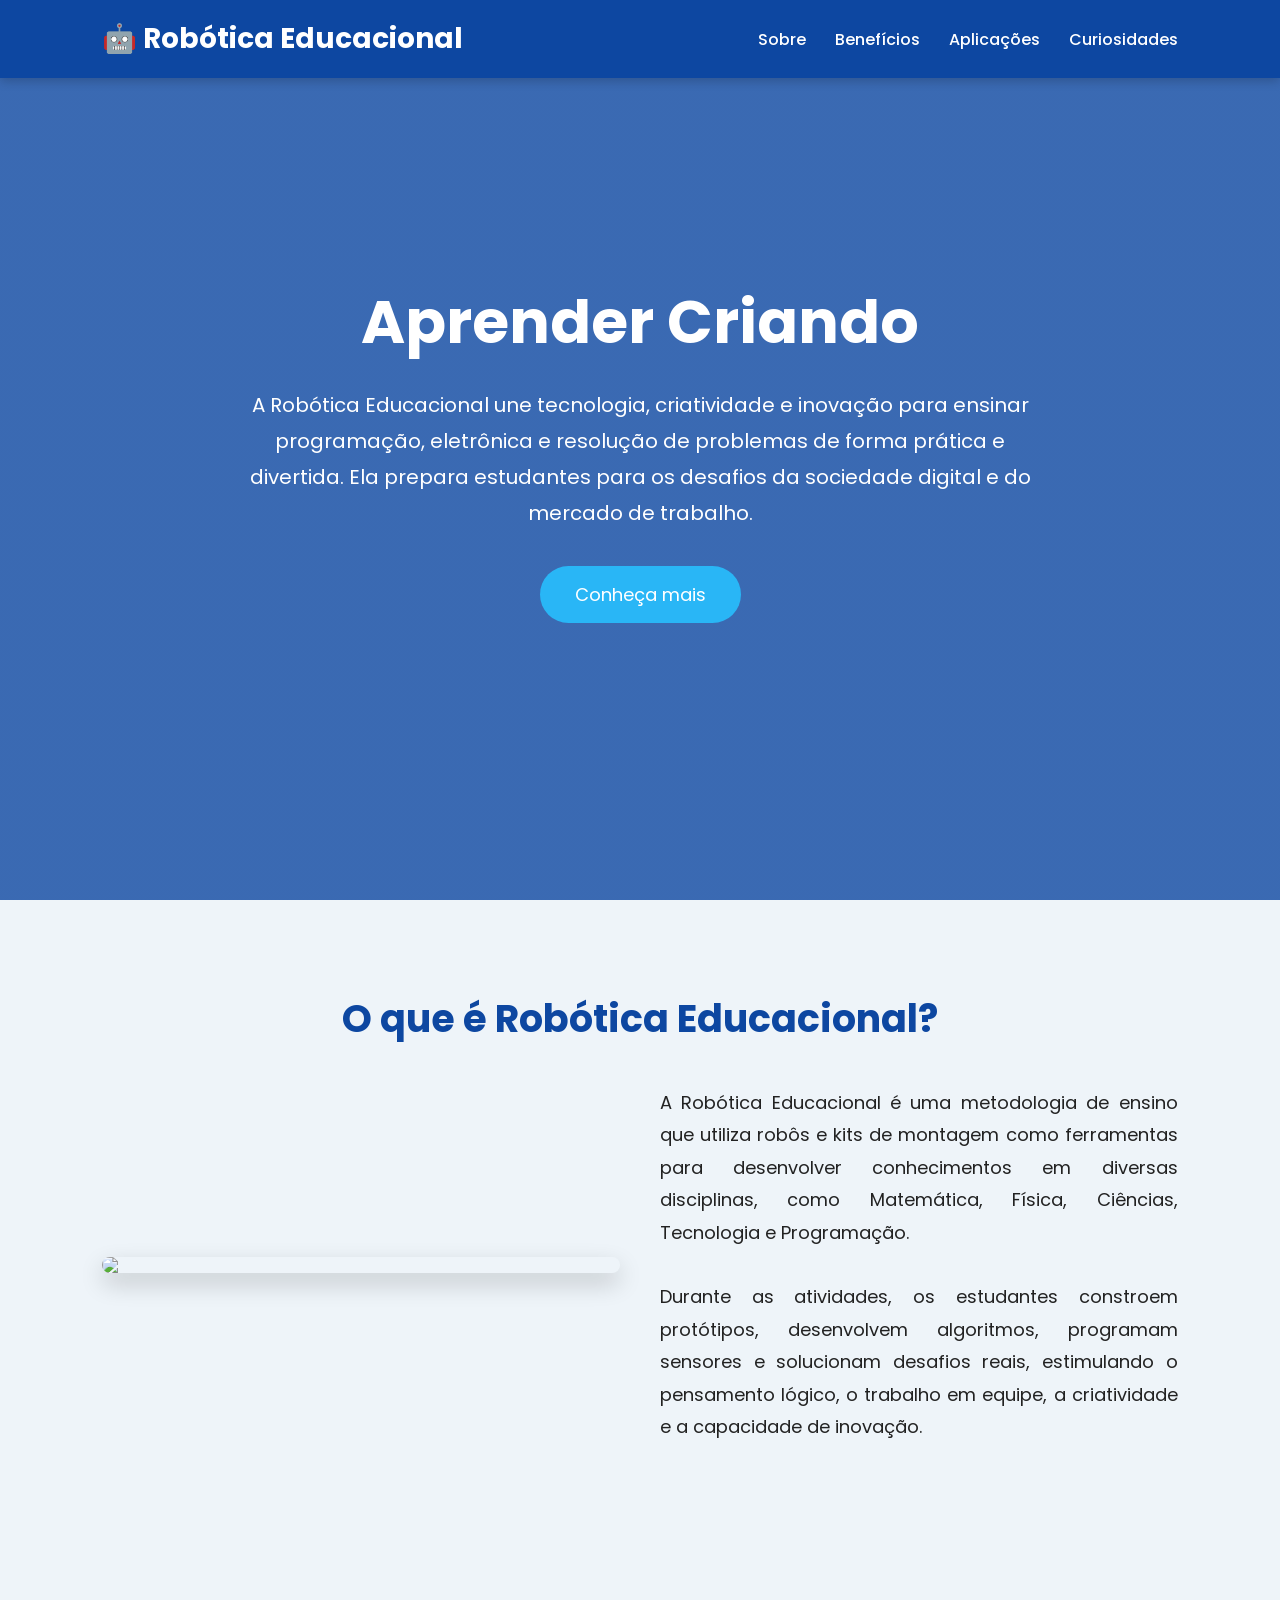
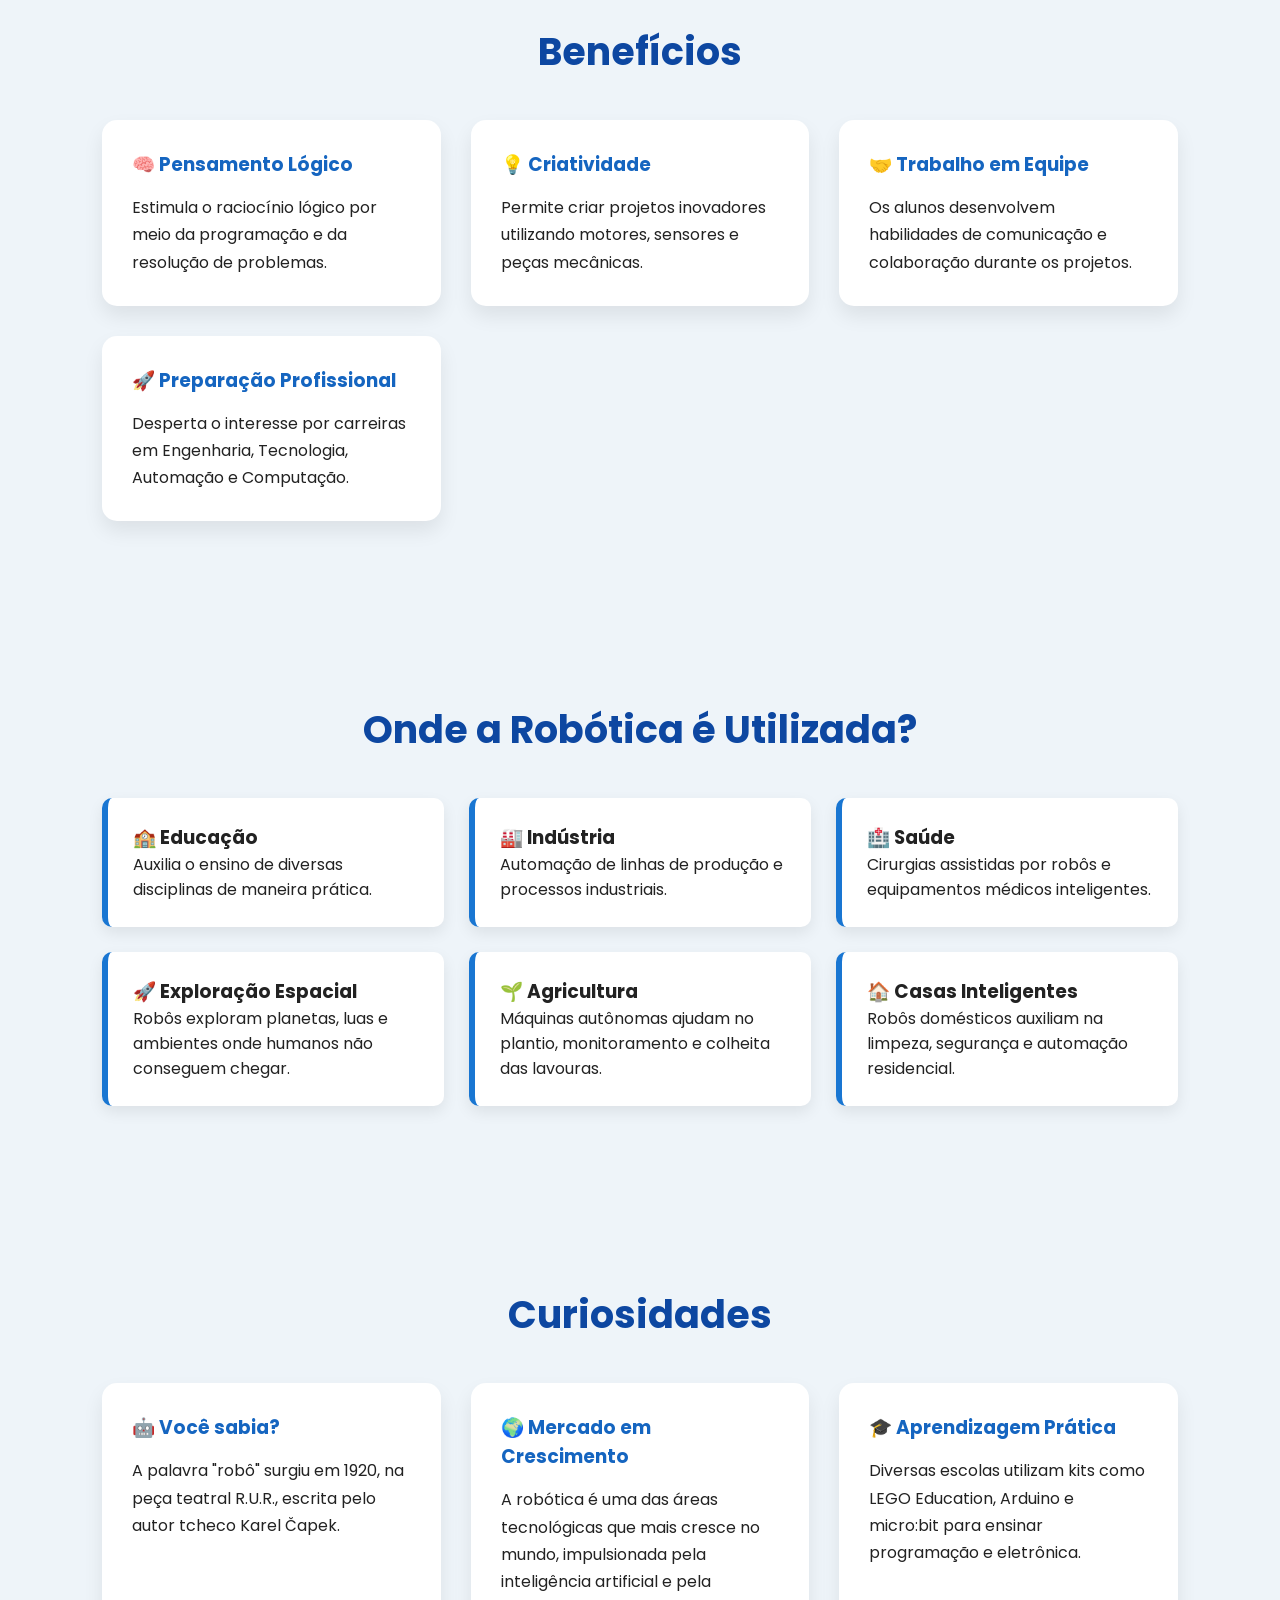
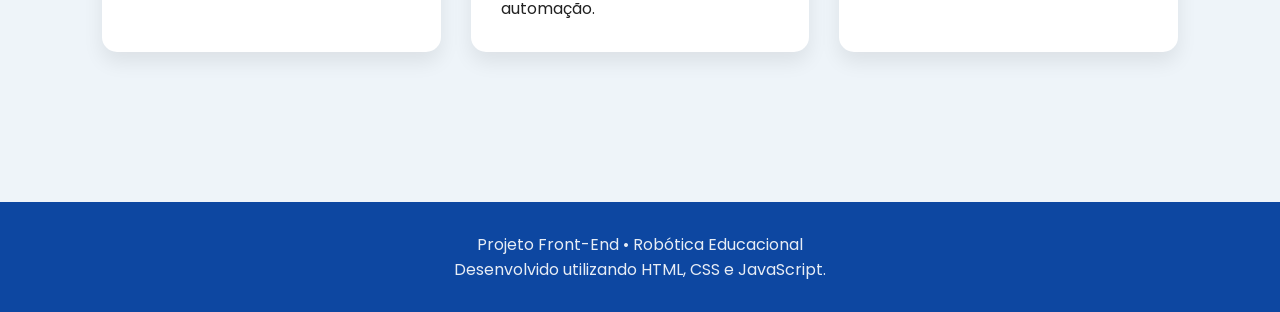
==== index.html @ 67e90c60 "3" ====
<!DOCTYPE html>
<html lang="pt-BR">
<head>
<meta charset="UTF-8">
<meta name="viewport" content="width=device-width, initial-scale=1.0">

<title>Robótica Educacional</title>

<link href="https://fonts.googleapis.com/css2?family=Poppins:wght@300;400;600;700&display=swap" rel="stylesheet">

<style>

*{
margin:0;
padding:0;
box-sizing:border-box;
font-family:'Poppins',sans-serif;
scroll-behavior:smooth;
}

body{
background:#eef4f9;
color:#222;
}

header{
background:#0d47a1;
padding:18px 8%;
display:flex;
justify-content:space-between;
align-items:center;
position:fixed;
width:100%;
top:0;
z-index:999;
box-shadow:0 3px 10px rgba(0,0,0,.2);
}

header h1{
color:white;
font-size:28px;
}

nav a{
color:white;
text-decoration:none;
margin-left:25px;
font-weight:500;
transition:.3s;
}

nav a:hover{
color:#64b5f6;
}

.hero{
height:100vh;
display:flex;
align-items:center;
justify-content:center;
text-align:center;
padding:40px;
background:
linear-gradient(rgba(13,71,161,.80),rgba(13,71,161,.80)),
url("https://images.unsplash.com/photo-1581092335878-2d9ff86ca2bf?auto=format&fit=crop&w=1500&q=80");
background-size:cover;
background-position:center;
color:white;
}

.hero h2{
font-size:60px;
margin-bottom:20px;
}

.hero p{
max-width:800px;
margin:auto;
font-size:20px;
line-height:1.8;
}

.btn{
display:inline-block;
margin-top:35px;
padding:15px 35px;
background:#29b6f6;
color:white;
text-decoration:none;
border-radius:40px;
font-size:18px;
transition:.3s;
}

.btn:hover{
background:#0288d1;
transform:scale(1.05);
}

section{
padding:90px 8%;
}

.titulo{
text-align:center;
font-size:38px;
color:#0d47a1;
margin-bottom:40px;
}

.sobre{
display:grid;
grid-template-columns:1fr 1fr;
gap:40px;
align-items:center;
}

.sobre img{
width:100%;
border-radius:15px;
box-shadow:0 10px 25px rgba(0,0,0,.2);
}

.sobre p{
font-size:18px;
line-height:1.8;
text-align:justify;
}

.cards{
display:grid;
grid-template-columns:repeat(auto-fit,minmax(260px,1fr));
gap:30px;
margin-top:30px;
}

.card{
background:white;
padding:30px;
border-radius:15px;
box-shadow:0 10px 20px rgba(0,0,0,.08);
transition:.4s;
}

.card:hover{
transform:translateY(-8px);
}

.card h3{
color:#1565c0;
margin-bottom:15px;
}

.card p{
line-height:1.7;
}

.lista{
display:grid;
grid-template-columns:repeat(auto-fit,minmax(260px,1fr));
gap:25px;
margin-top:30px;
}

.item{
background:white;
padding:25px;
border-left:6px solid #1976d2;
border-radius:10px;
box-shadow:0 6px 15px rgba(0,0,0,.08);
}

footer{
background:#0d47a1;
color:white;
text-align:center;
padding:30px;
margin-top:60px;
}

footer p{
opacity:.9;
}

@media(max-width:900px){

.hero h2{
font-size:42px;
}

.sobre{
grid-template-columns:1fr;
}

header{
flex-direction:column;
}

nav{
margin-top:15px;
}

}

</style>

</head>

<body>

<header>

<h1>🤖 Robótica Educacional</h1>

<nav>
<a href="#sobre">Sobre</a>
<a href="#beneficios">Benefícios</a>
<a href="#areas">Aplicações</a>
<a href="#curiosidades">Curiosidades</a>
</nav>

</header>

<section class="hero">

<div>

<h2>Aprender Criando</h2>

<p>
A Robótica Educacional une tecnologia, criatividade e inovação para ensinar
programação, eletrônica e resolução de problemas de forma prática e divertida.
Ela prepara estudantes para os desafios da sociedade digital e do mercado de trabalho.
</p>

<a href="#sobre" class="btn">Conheça mais</a>

</div>

</section>

<section id="sobre">

<h2 class="titulo">O que é Robótica Educacional?</h2>

<div class="sobre">

<img src="https://images.unsplash.com/photo-1535378917042-10a22c95931a?auto=format&fit=crop&w=1000&q=80">

<div>

<p>

A Robótica Educacional é uma metodologia de ensino que utiliza robôs e kits de montagem
como ferramentas para desenvolver conhecimentos em diversas disciplinas, como Matemática,
Física, Ciências, Tecnologia e Programação.

<br><br>

Durante as atividades, os estudantes constroem protótipos, desenvolvem algoritmos,
programam sensores e solucionam desafios reais, estimulando o pensamento lógico,
o trabalho em equipe, a criatividade e a capacidade de inovação.

</p>

</div>

</div>

</section>

<section id="beneficios">

<h2 class="titulo">Benefícios</h2>

<div class="cards">

<div class="card">
<h3>🧠 Pensamento Lógico</h3>
<p>
Estimula o raciocínio lógico por meio da programação e da resolução de problemas.
</p>
</div>

<div class="card">
<h3>💡 Criatividade</h3>
<p>
Permite criar projetos inovadores utilizando motores, sensores e peças mecânicas.
</p>
</div>

<div class="card">
<h3>🤝 Trabalho em Equipe</h3>
<p>
Os alunos desenvolvem habilidades de comunicação e colaboração durante os projetos.
</p>
</div>

<div class="card">
<h3>🚀 Preparação Profissional</h3>
<p>
Desperta o interesse por carreiras em Engenharia, Tecnologia, Automação e Computação.
</p>
</div>

</div>

</section>

<section id="areas">

<h2 class="titulo">Onde a Robótica é Utilizada?</h2>

<div class="lista">

<div class="item">
<h3>🏫 Educação</h3>
<p>Auxilia o ensino de diversas disciplinas de maneira prática.</p>
</div>

<div class="item">
<h3>🏭 Indústria</h3>
<p>Automação de linhas de produção e processos industriais.</p>
</div>

<div class="item">
<h3>🏥 Saúde</h3>
<p>Cirurgias assistidas por robôs e equipamentos médicos inteligentes.</p>
</div>

<div class="item">
<h3>🚀 Exploração Espacial</h3>
<p>Robôs exploram planetas, luas e ambientes onde humanos não conseguem chegar.</p>
</div>

<div class="item">
<h3>🌱 Agricultura</h3>
<p>Máquinas autônomas ajudam no plantio, monitoramento e colheita das lavouras.</p>
</div>

<div class="item">
<h3>🏠 Casas Inteligentes</h3>
<p>Robôs domésticos auxiliam na limpeza, segurança e automação residencial.</p>
</div>

</div>

</section>

<section id="curiosidades">

<h2 class="titulo">Curiosidades</h2>

<div class="cards">

<div class="card">
<h3>🤖 Você sabia?</h3>
<p>
A palavra "robô" surgiu em 1920, na peça teatral R.U.R., escrita pelo autor tcheco Karel Čapek.
</p>
</div>

<div class="card">
<h3>🌍 Mercado em Crescimento</h3>
<p>
A robótica é uma das áreas tecnológicas que mais cresce no mundo, impulsionada pela inteligência artificial e pela automação.
</p>
</div>

<div class="card">
<h3>🎓 Aprendizagem Prática</h3>
<p>
Diversas escolas utilizam kits como LEGO Education, Arduino e micro:bit para ensinar programação e eletrônica.
</p>
</div>

</div>

</section>

<footer>

<p>

Projeto Front-End • Robótica Educacional<br>
Desenvolvido utilizando HTML, CSS e JavaScript.

</p>

</footer>

<script>

const cards=document.querySelectorAll(".card");

window.addEventListener("scroll",()=>{

cards.forEach(card=>{

const pos=card.getBoundingClientRect().top;

if(pos<window.innerHeight-100){

card.style.opacity="1";
card.style.transform="translateY(0)";

}

});

});

cards.forEach(card=>{

card.style.opacity="0";
card.style.transform="translateY(40px)";
card.style.transition=".8s";

});

</script>

</body>
</html>
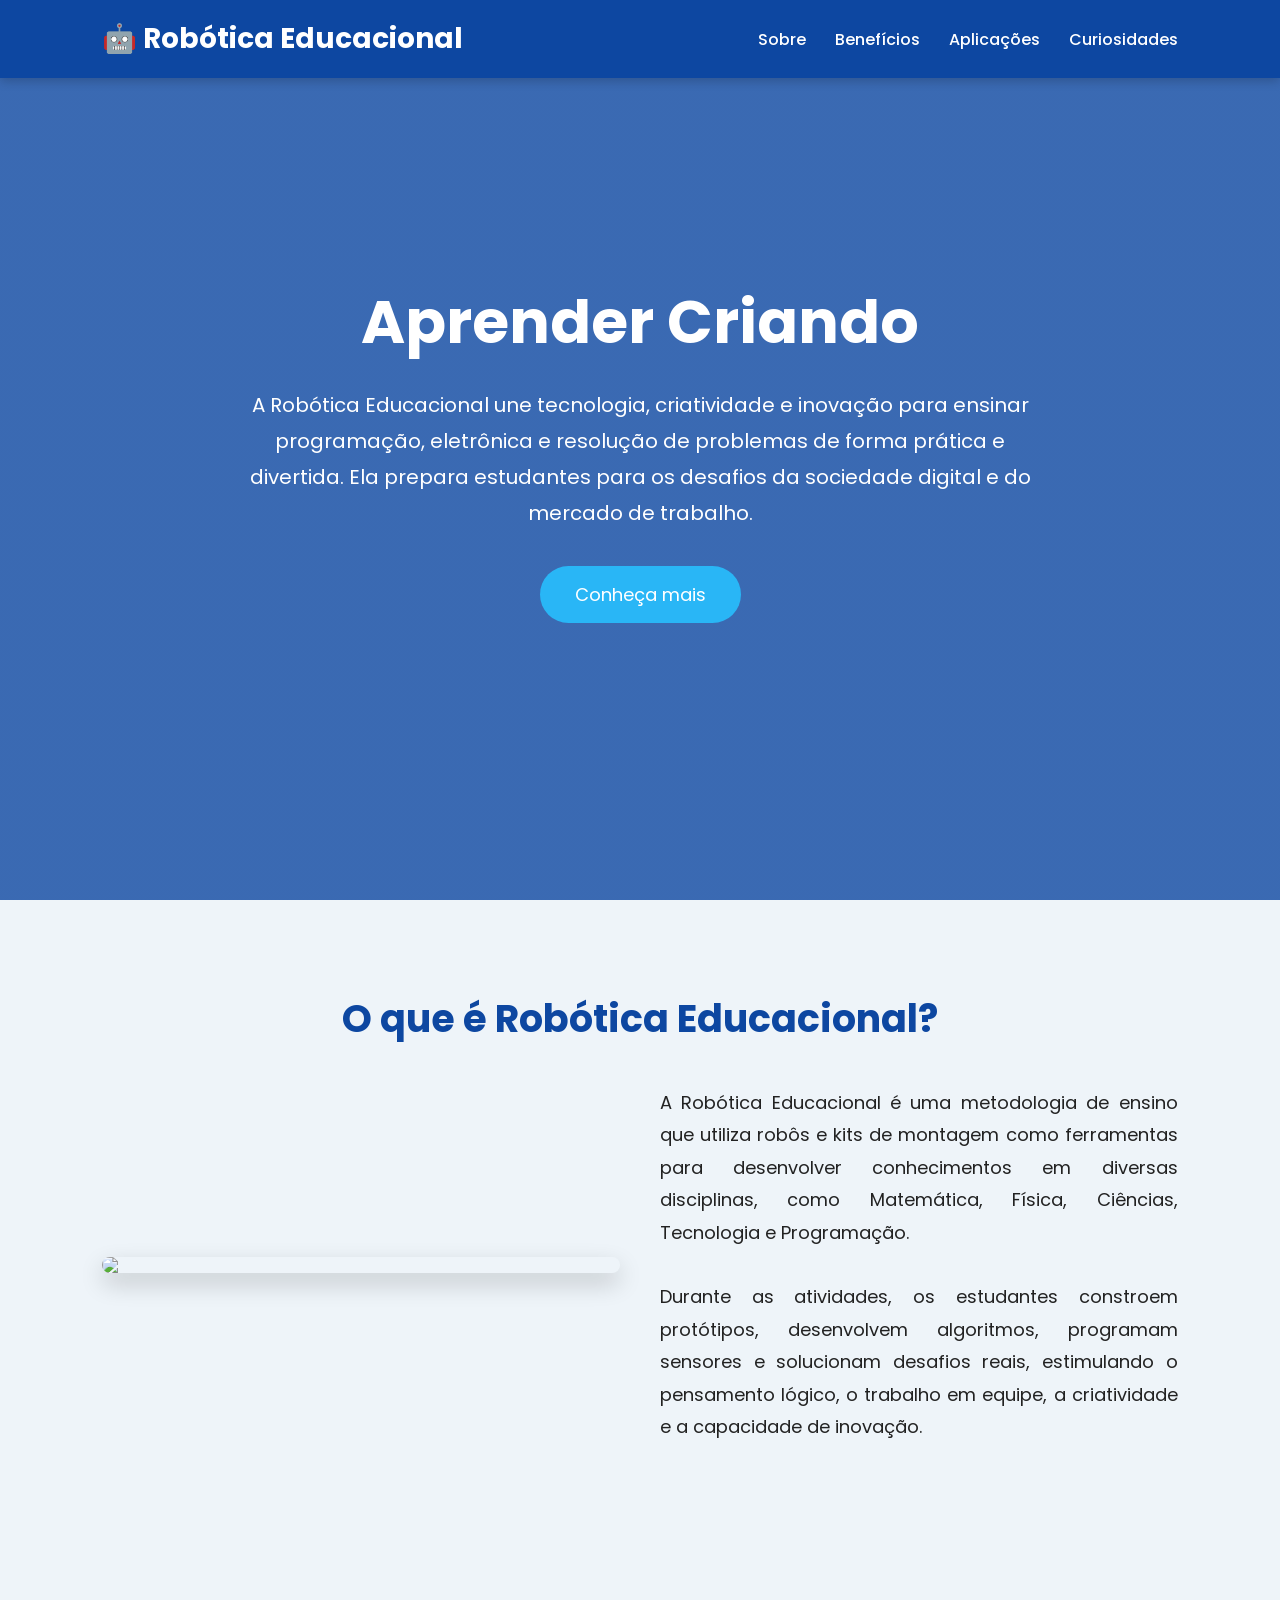
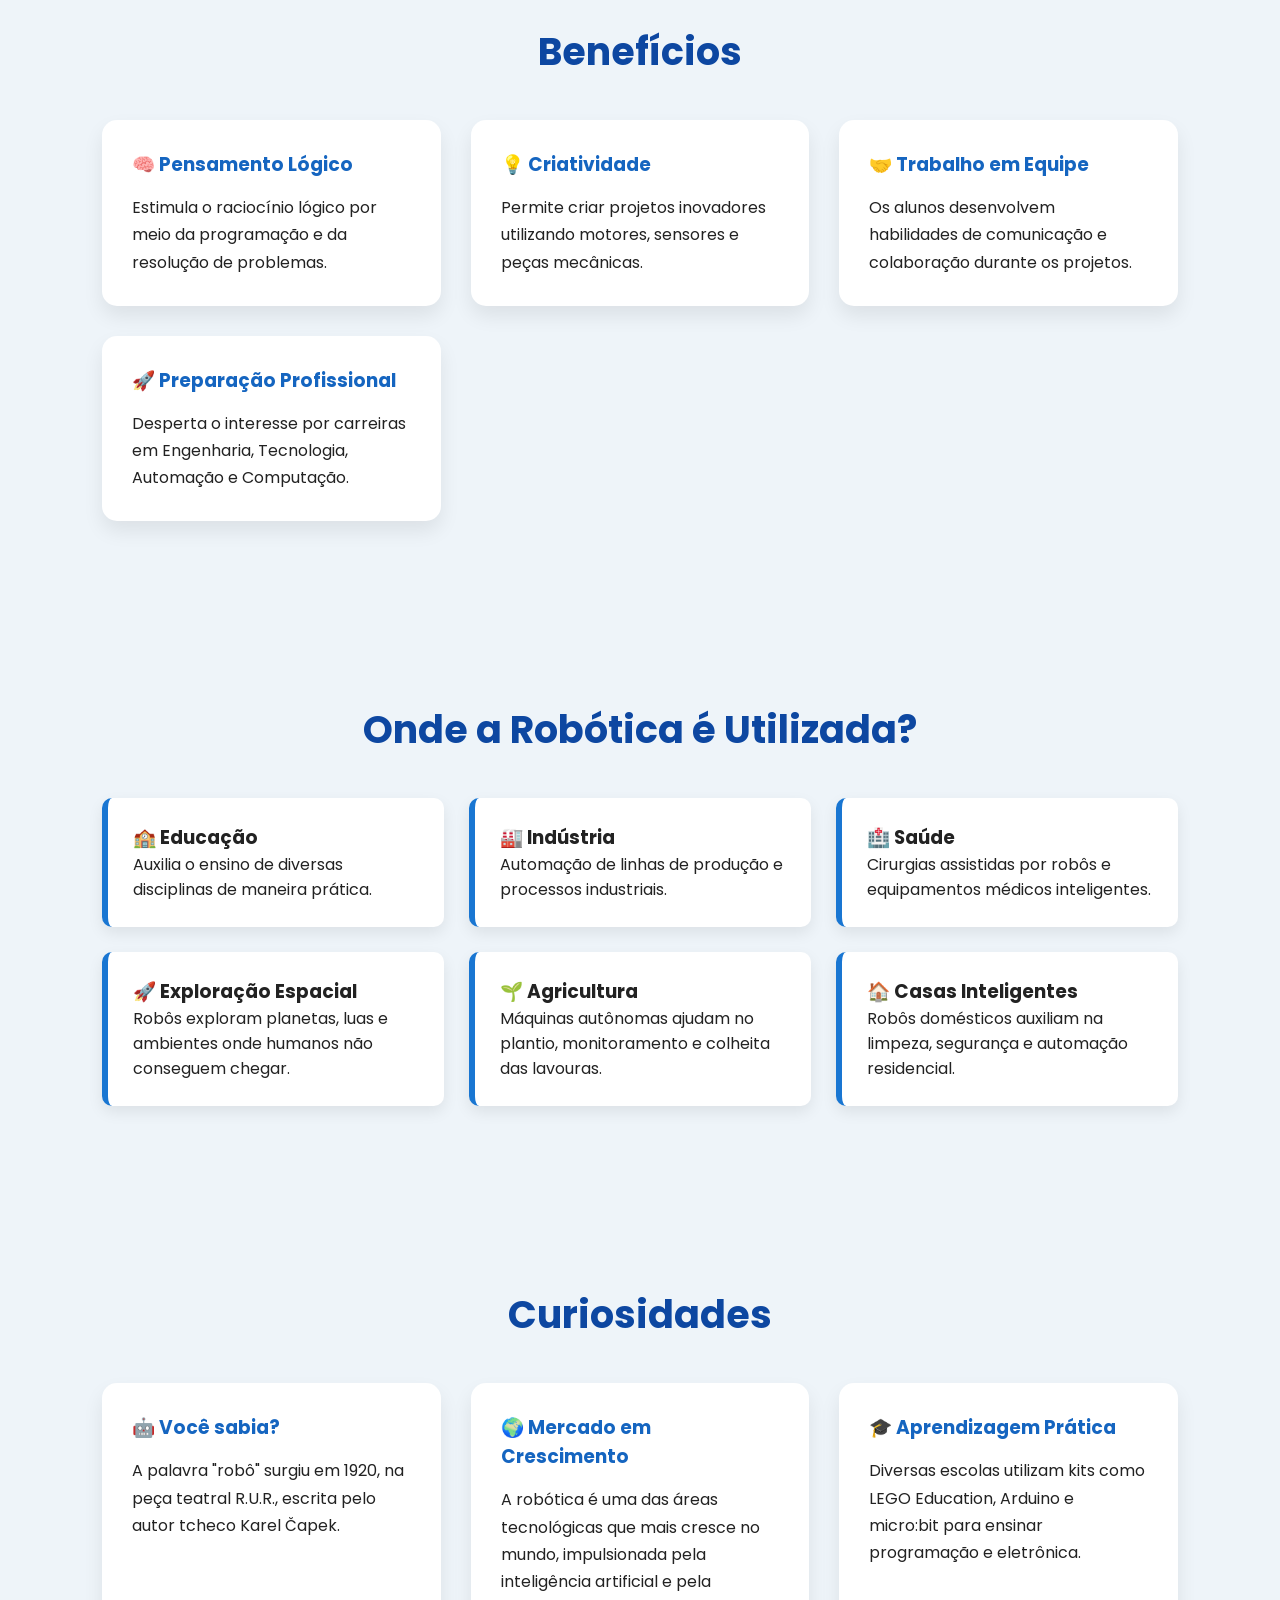
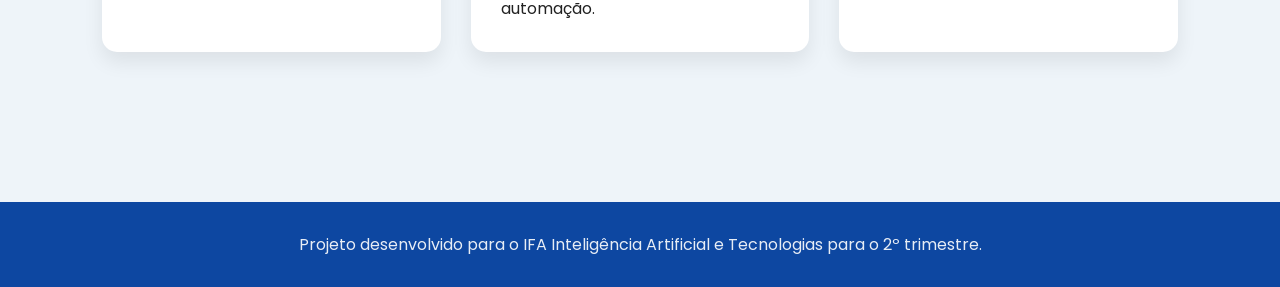
==== commit 979ce664: "2" ====
--- a/index.html
+++ b/index.html
@@ -382,8 +382,7 @@
 
 <p>
 
-Projeto Front-End • Robótica Educacional<br>
-Desenvolvido utilizando HTML, CSS e JavaScript.
+Projeto desenvolvido para o IFA Inteligência Artificial e Tecnologias para o 2º trimestre.
 
 </p>
 
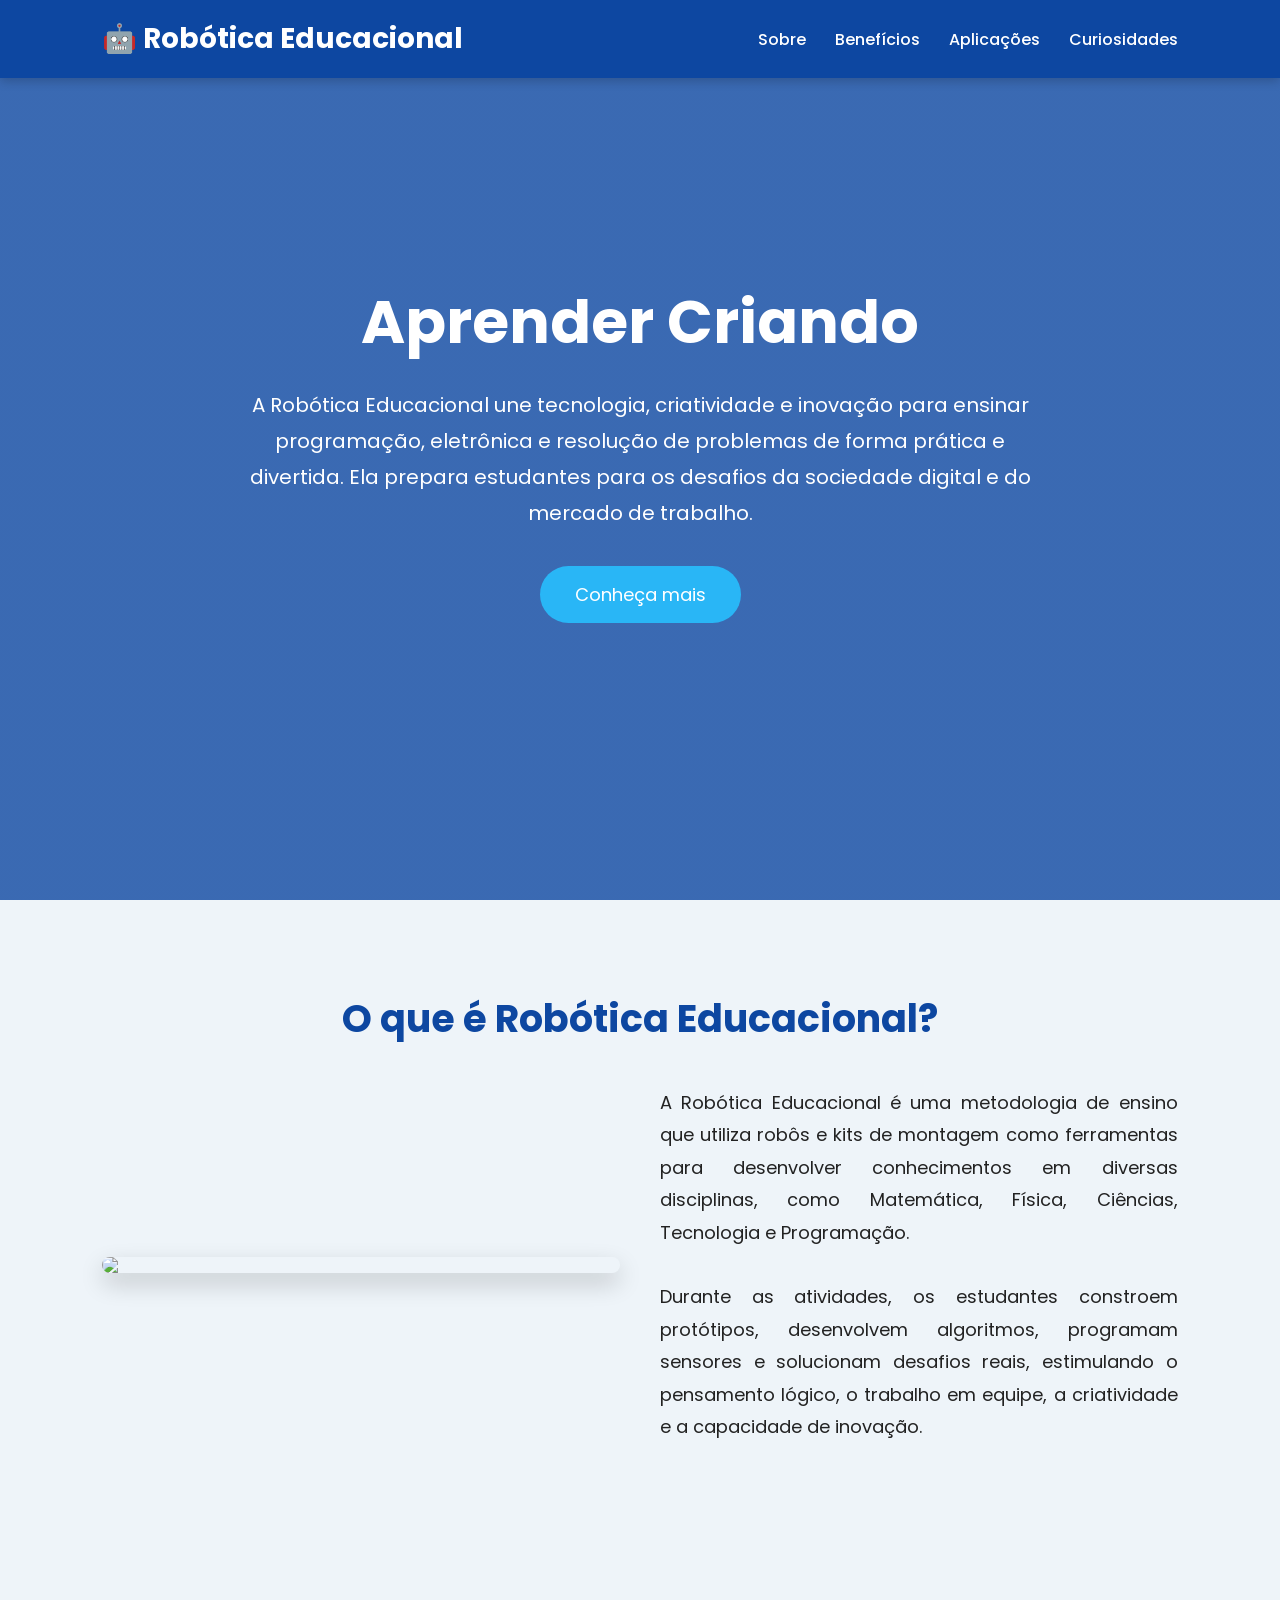
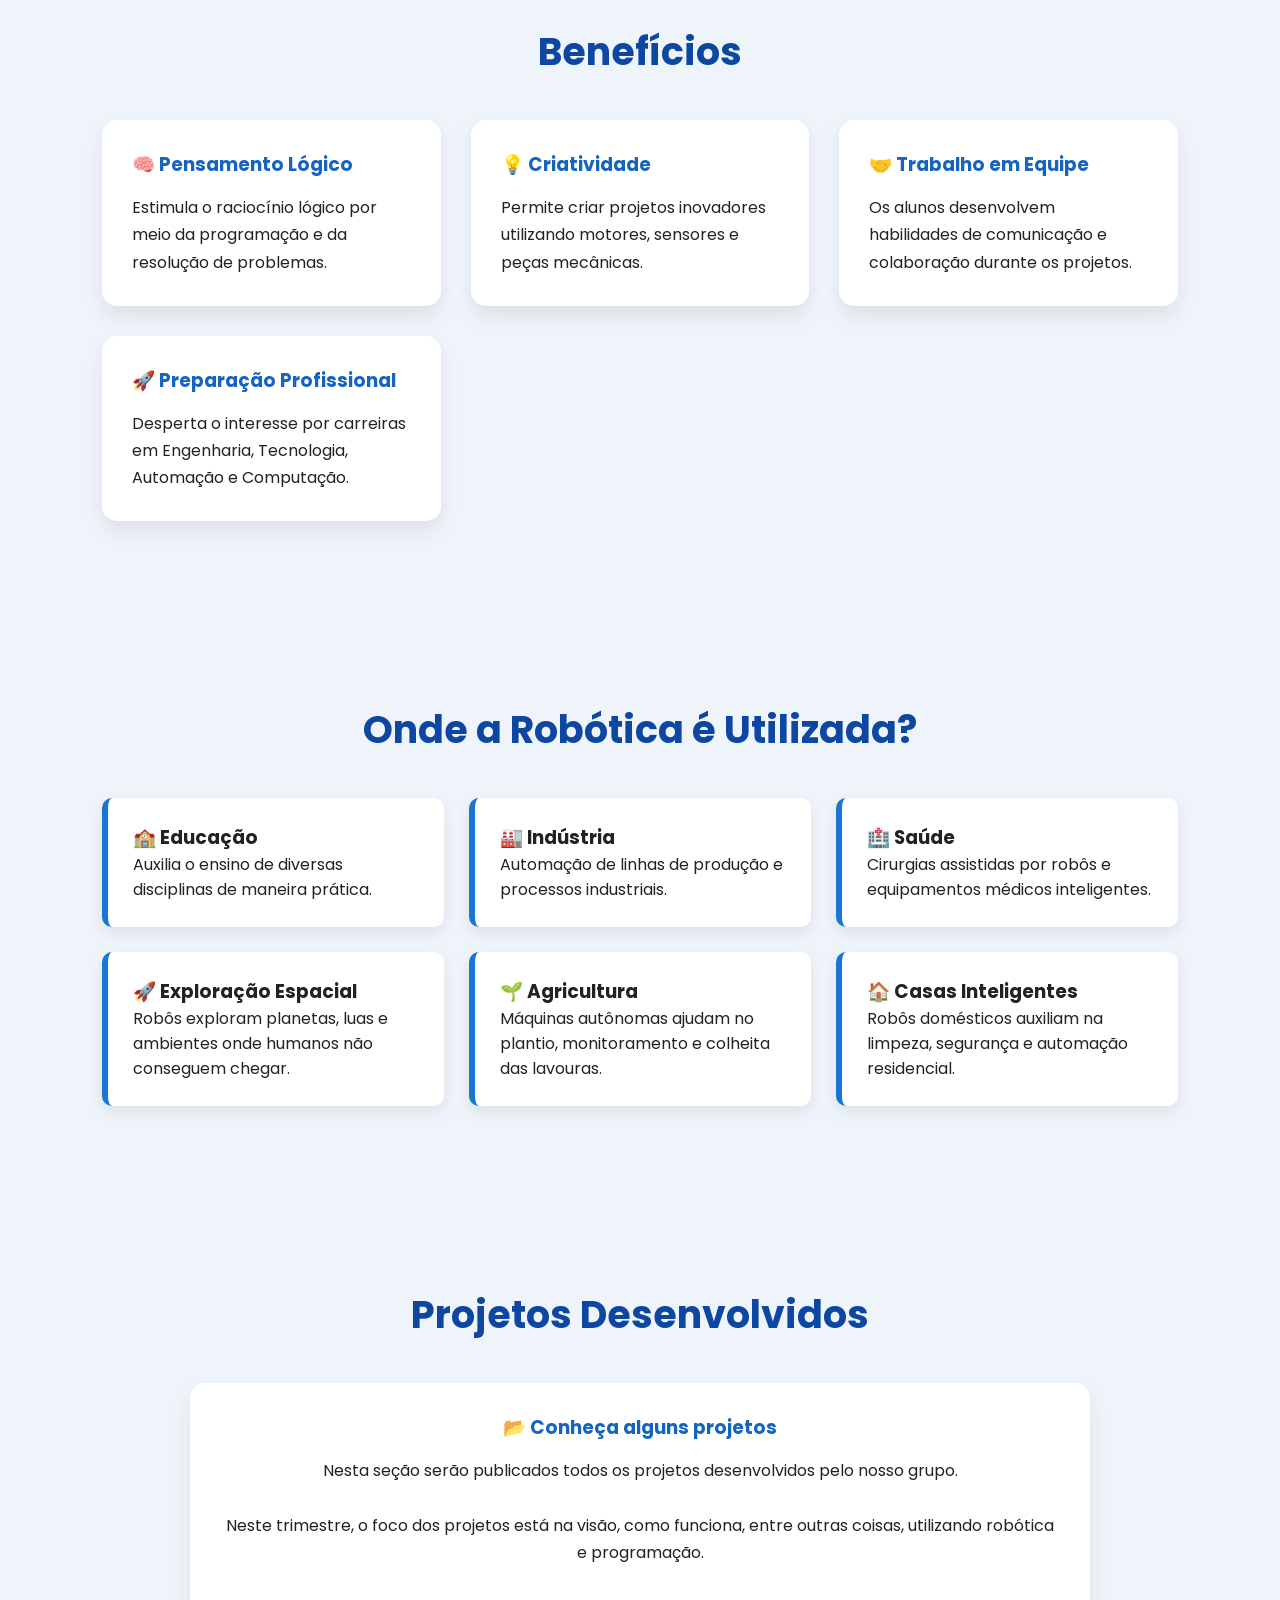
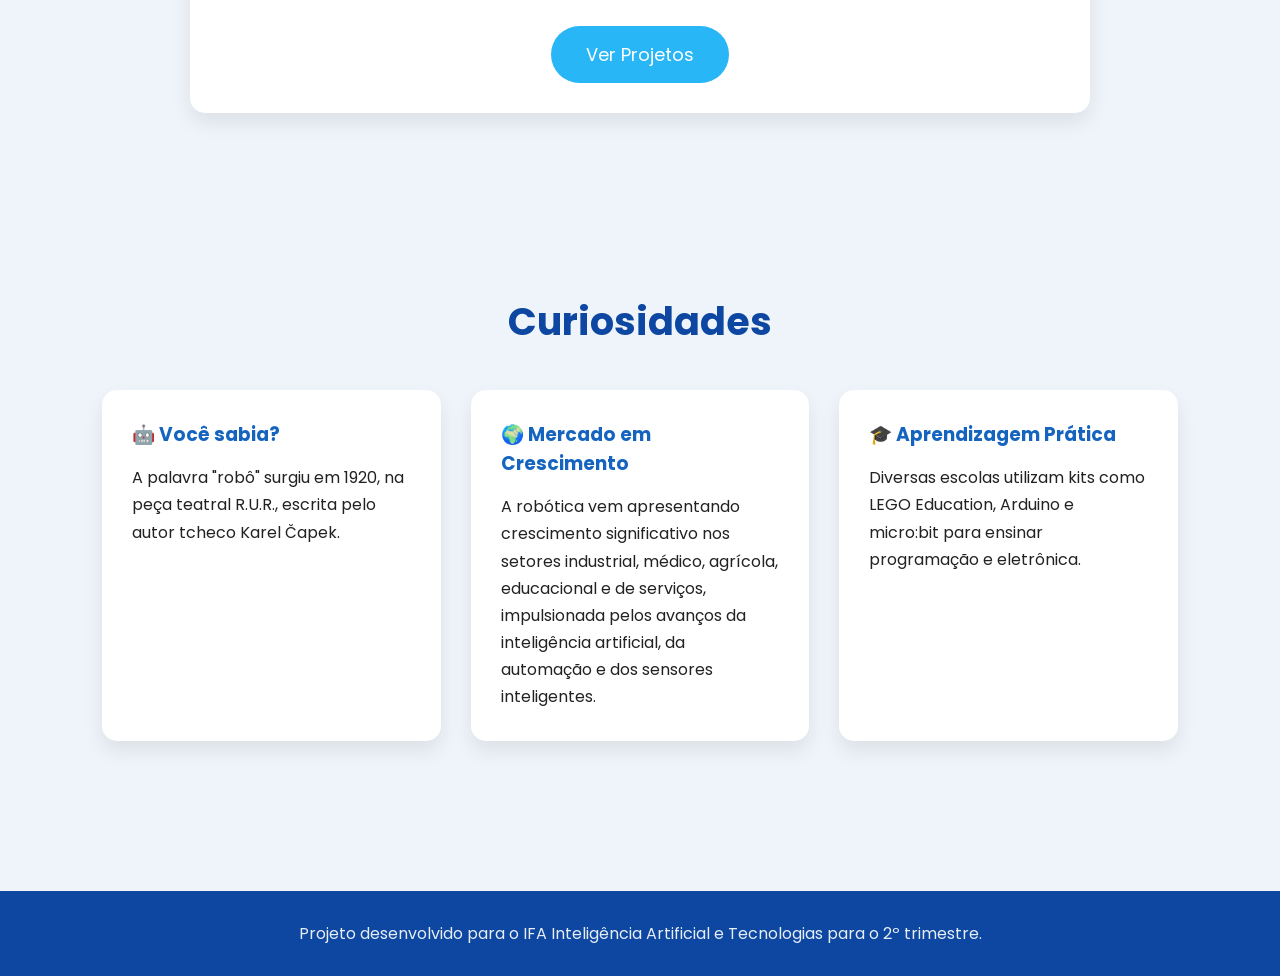
==== commit 930e39fb: "1" ====
--- a/index.html
+++ b/index.html
@@ -134,6 +134,17 @@
 margin-top:30px;
 }
 
+.projeto-card{
+text-align:center;
+max-width:900px;
+margin:auto;
+}
+
+.projeto-card p{
+margin-top:15px;
+line-height:1.8;
+}
+
 .card{
 background:white;
 padding:30px;
@@ -346,7 +357,36 @@
 </div>
 
 </section>
-
+<section id="projetos">
+
+<h2 class="titulo">Projetos Desenvolvidos</h2>
+
+<div class="cards">
+
+<div class="card projeto-card">
+
+<h3>📂 Conheça alguns projetos</h3>
+
+<p>
+Nesta seção serão publicados todos os projetos desenvolvidos pelo nosso grupo.
+<br><br>
+
+Neste trimestre, o foco dos projetos está na visão, como funciona, entre outras coisas, utilizando robótica e programação.
+
+
+</p>
+
+<br>
+
+<a href="projetos.html" class="btn">
+Ver Projetos
+</a>
+
+</div>
+
+</div>
+
+</section>
 <section id="curiosidades">
 
 <h2 class="titulo">Curiosidades</h2>
@@ -363,7 +403,7 @@
 <div class="card">
 <h3>🌍 Mercado em Crescimento</h3>
 <p>
-A robótica é uma das áreas tecnológicas que mais cresce no mundo, impulsionada pela inteligência artificial e pela automação.
+A robótica vem apresentando crescimento significativo nos setores industrial, médico, agrícola, educacional e de serviços, impulsionada pelos avanços da inteligência artificial, da automação e dos sensores inteligentes.
 </p>
 </div>
 
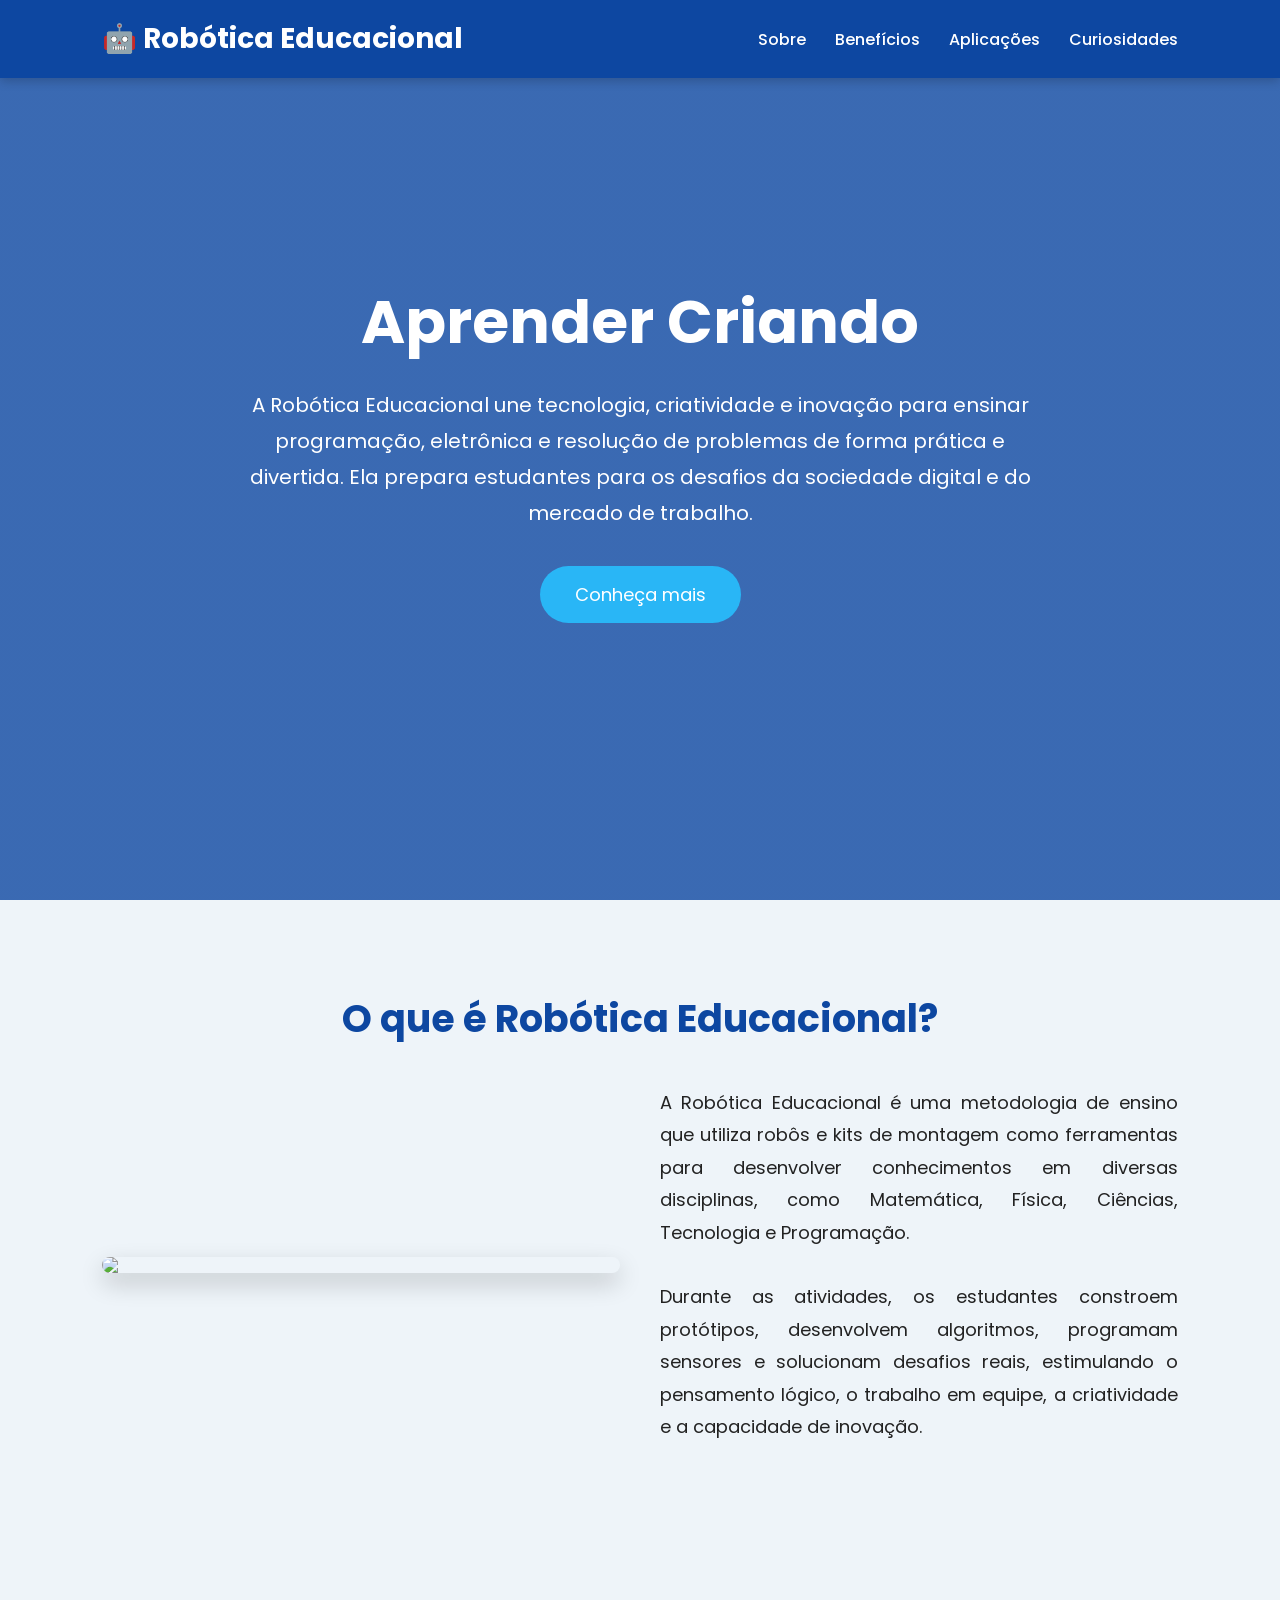
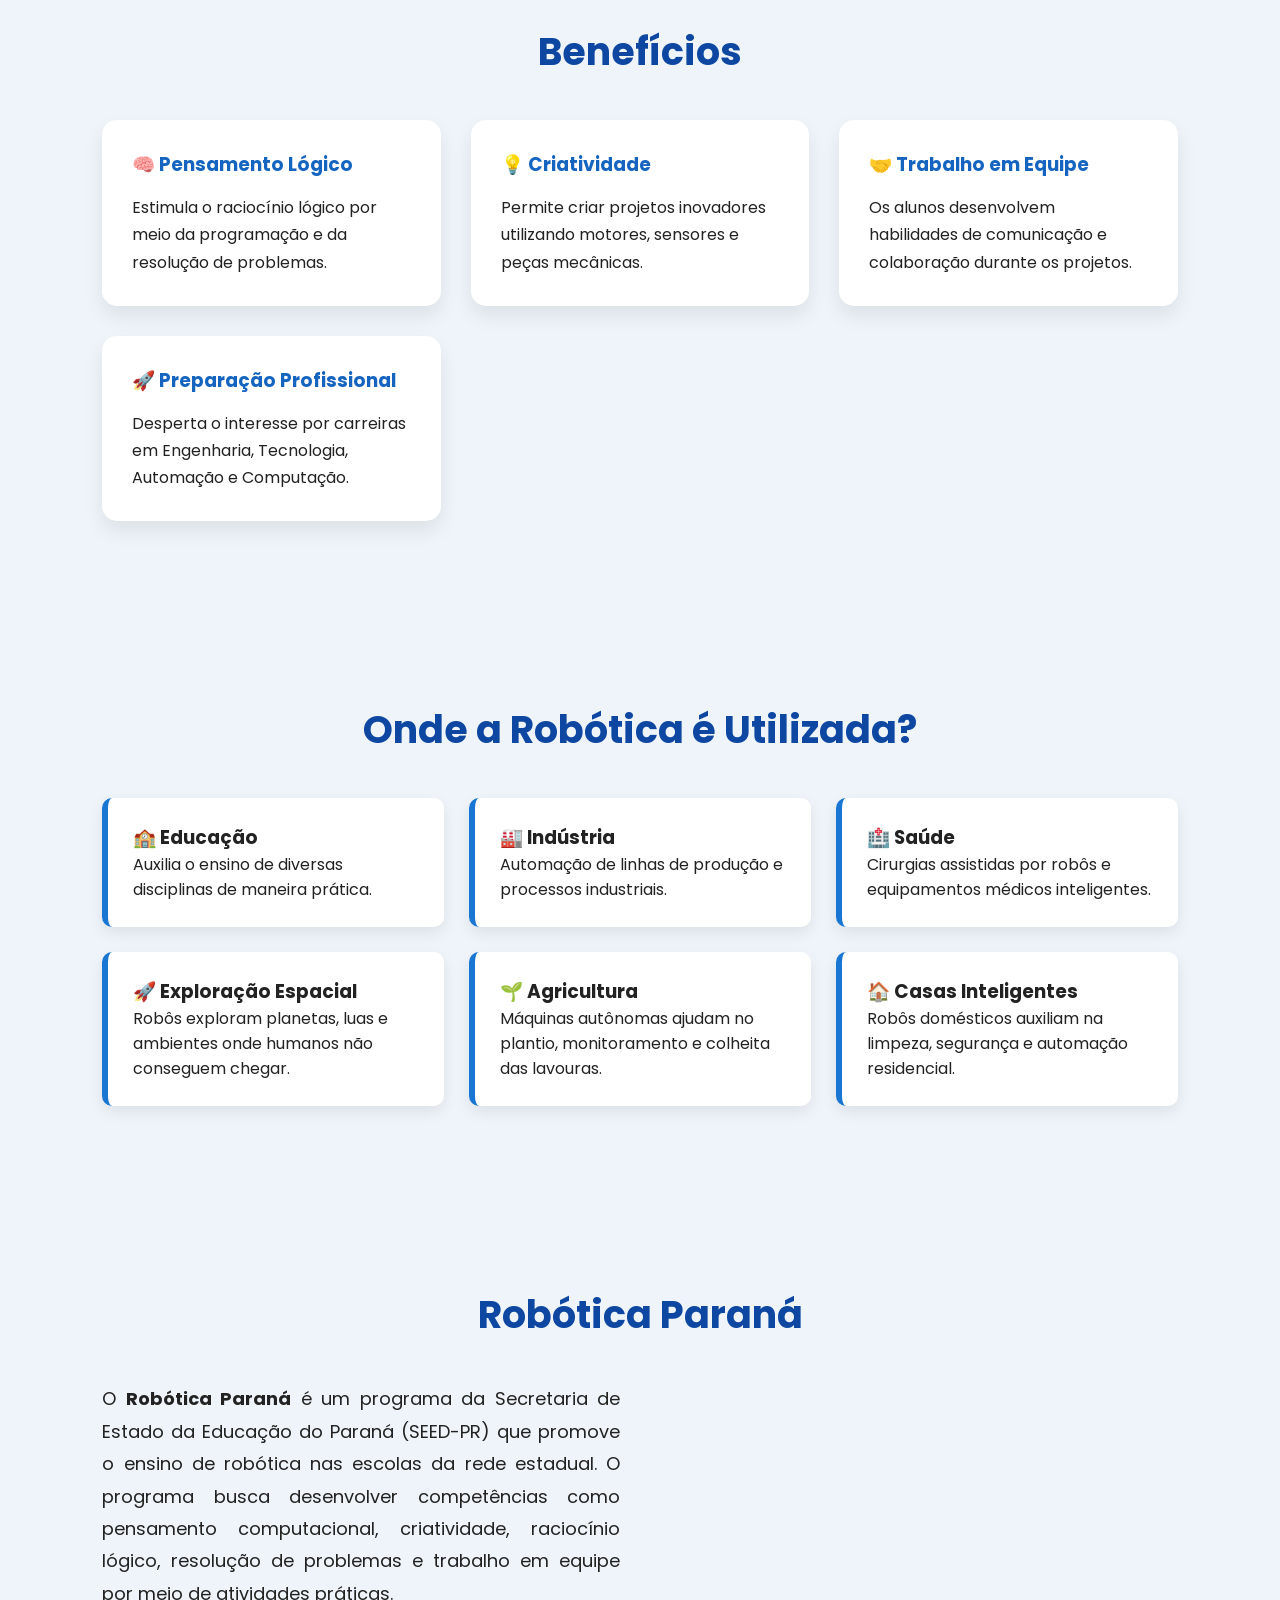
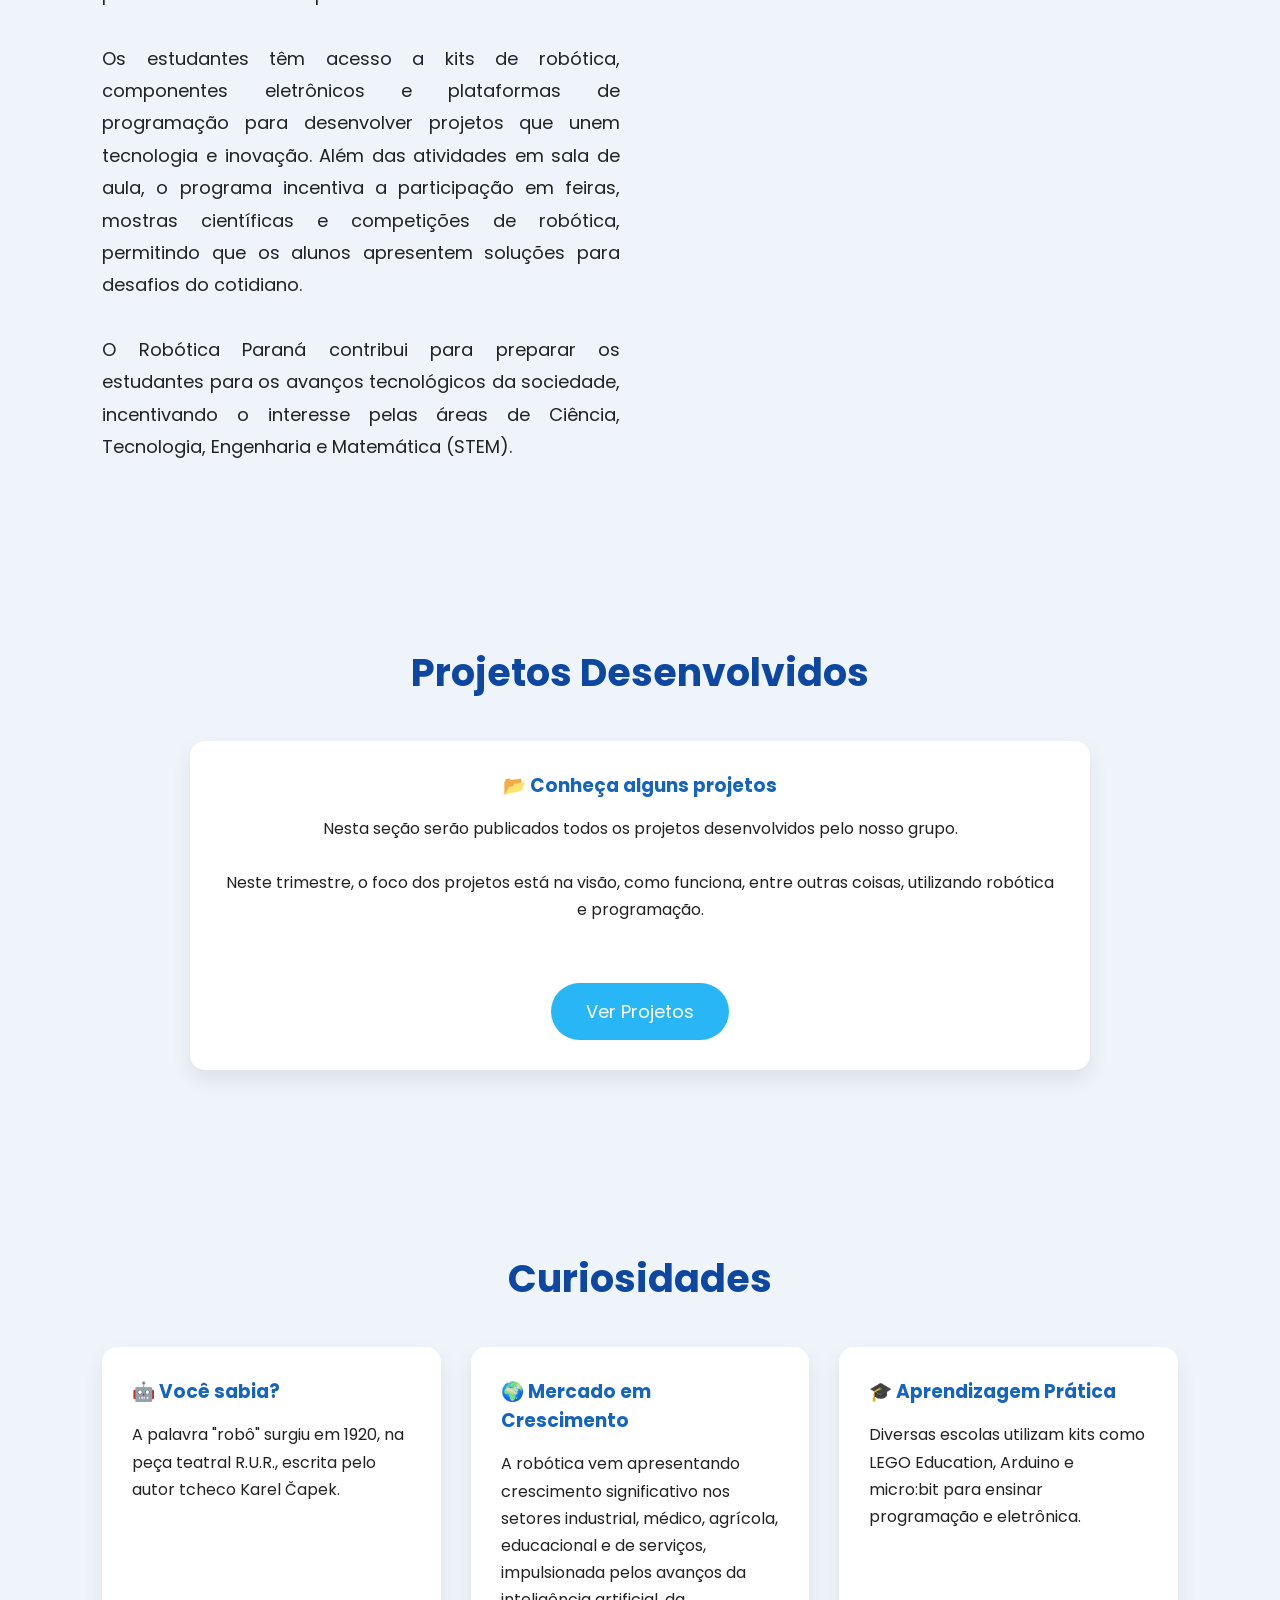
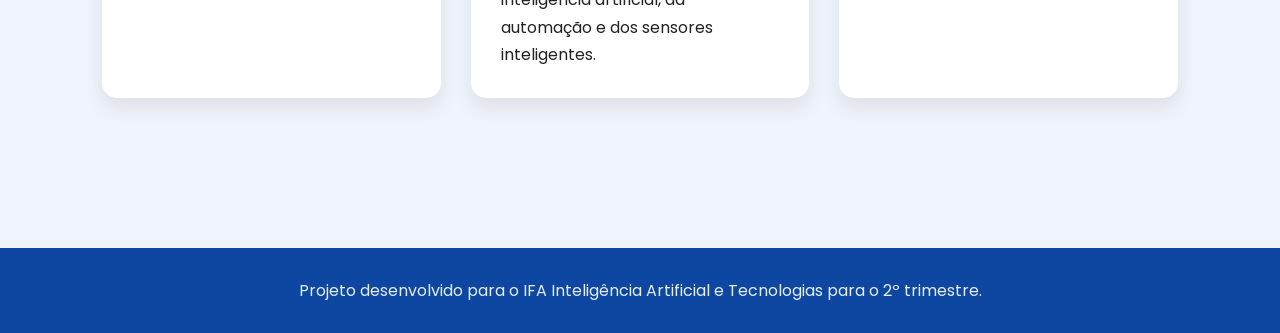
==== commit 636126c4: "1" ====
--- a/index.html
+++ b/index.html
@@ -357,6 +357,35 @@
 </div>
 
 </section>
+
+<section id="robotica-parana">
+
+    <h2 class="titulo">Robótica Paraná</h2>
+
+    <div class="sobre">
+
+        <div>
+
+            <p>
+
+                O <strong>Robótica Paraná</strong> é um programa da Secretaria de Estado da Educação do Paraná (SEED-PR) que promove o ensino de robótica nas escolas da rede estadual. O programa busca desenvolver competências como pensamento computacional, criatividade, raciocínio lógico, resolução de problemas e trabalho em equipe por meio de atividades práticas.
+
+                <br><br>
+
+                Os estudantes têm acesso a kits de robótica, componentes eletrônicos e plataformas de programação para desenvolver projetos que unem tecnologia e inovação. Além das atividades em sala de aula, o programa incentiva a participação em feiras, mostras científicas e competições de robótica, permitindo que os alunos apresentem soluções para desafios do cotidiano.
+
+                <br><br>
+
+                O Robótica Paraná contribui para preparar os estudantes para os avanços tecnológicos da sociedade, incentivando o interesse pelas áreas de Ciência, Tecnologia, Engenharia e Matemática (STEM).
+
+            </p>
+
+        </div>
+
+    </div>
+
+</section>
+
 <section id="projetos">
 
 <h2 class="titulo">Projetos Desenvolvidos</h2>
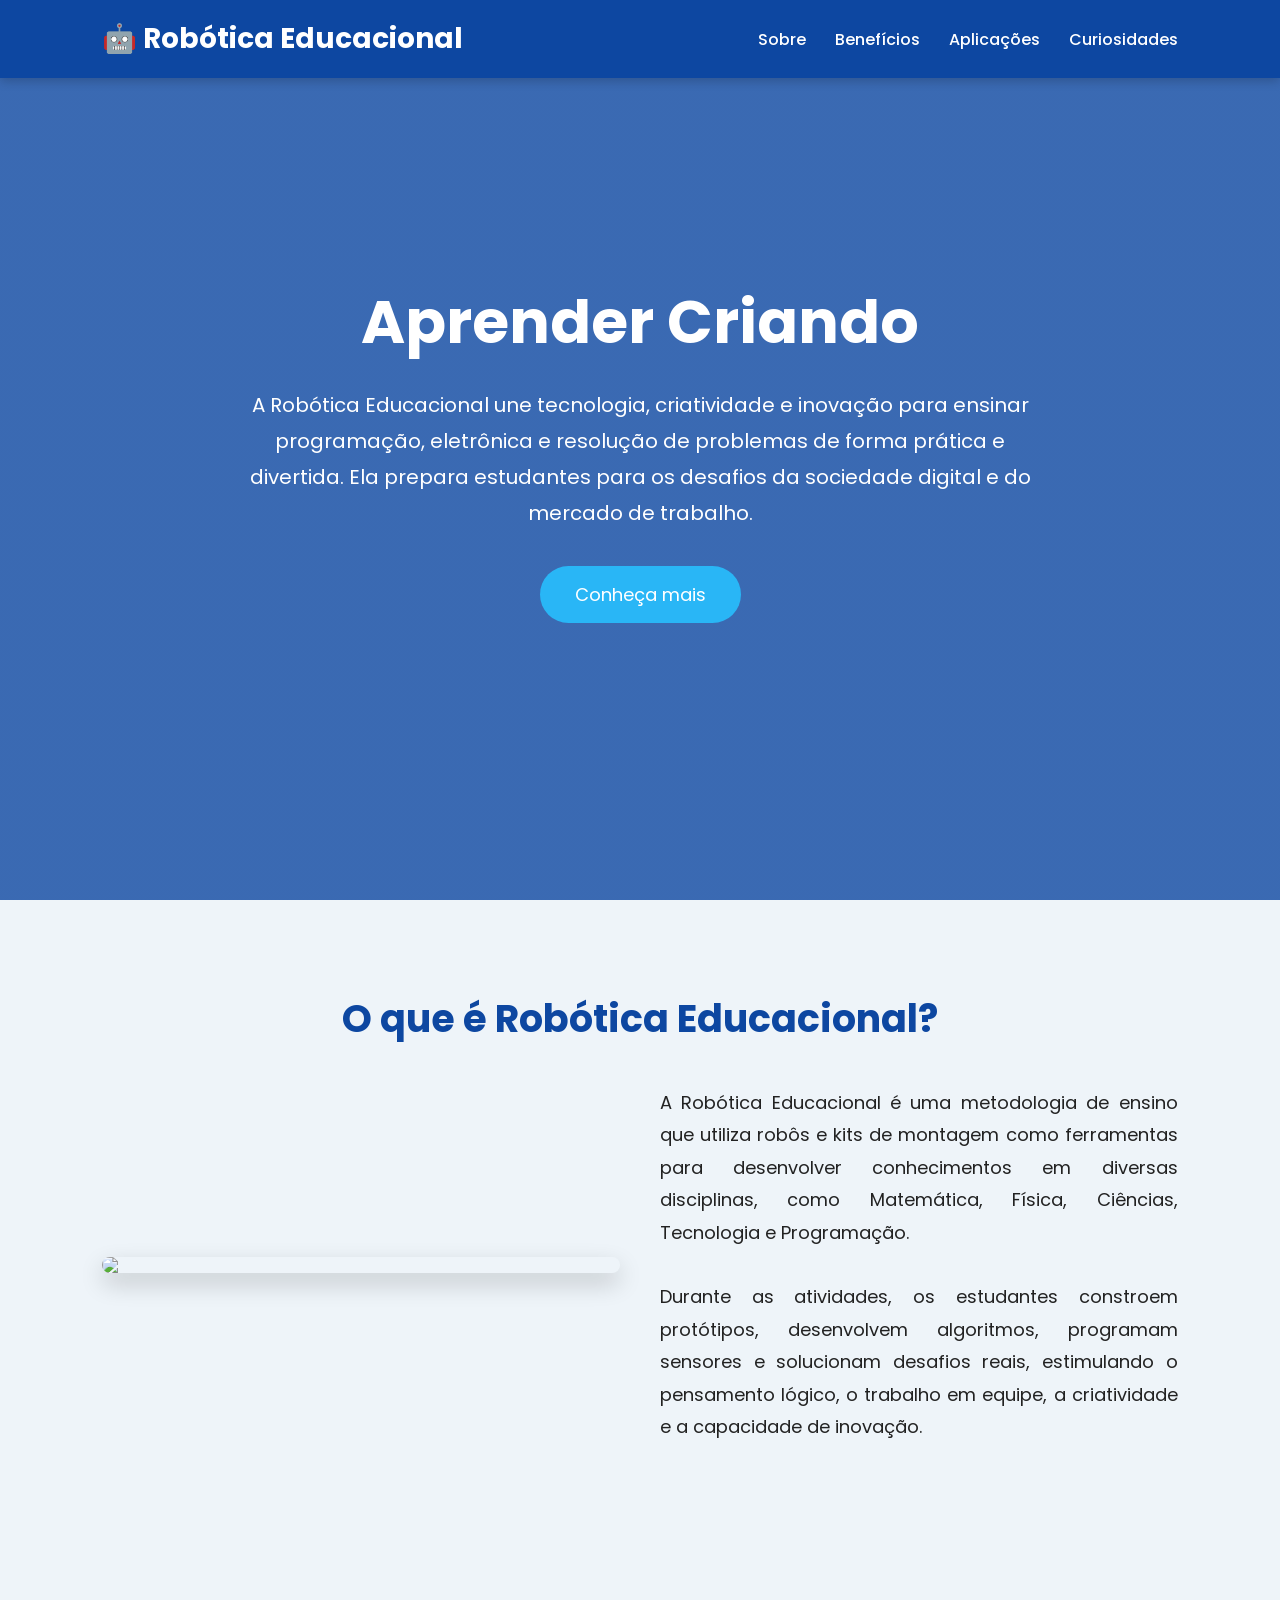
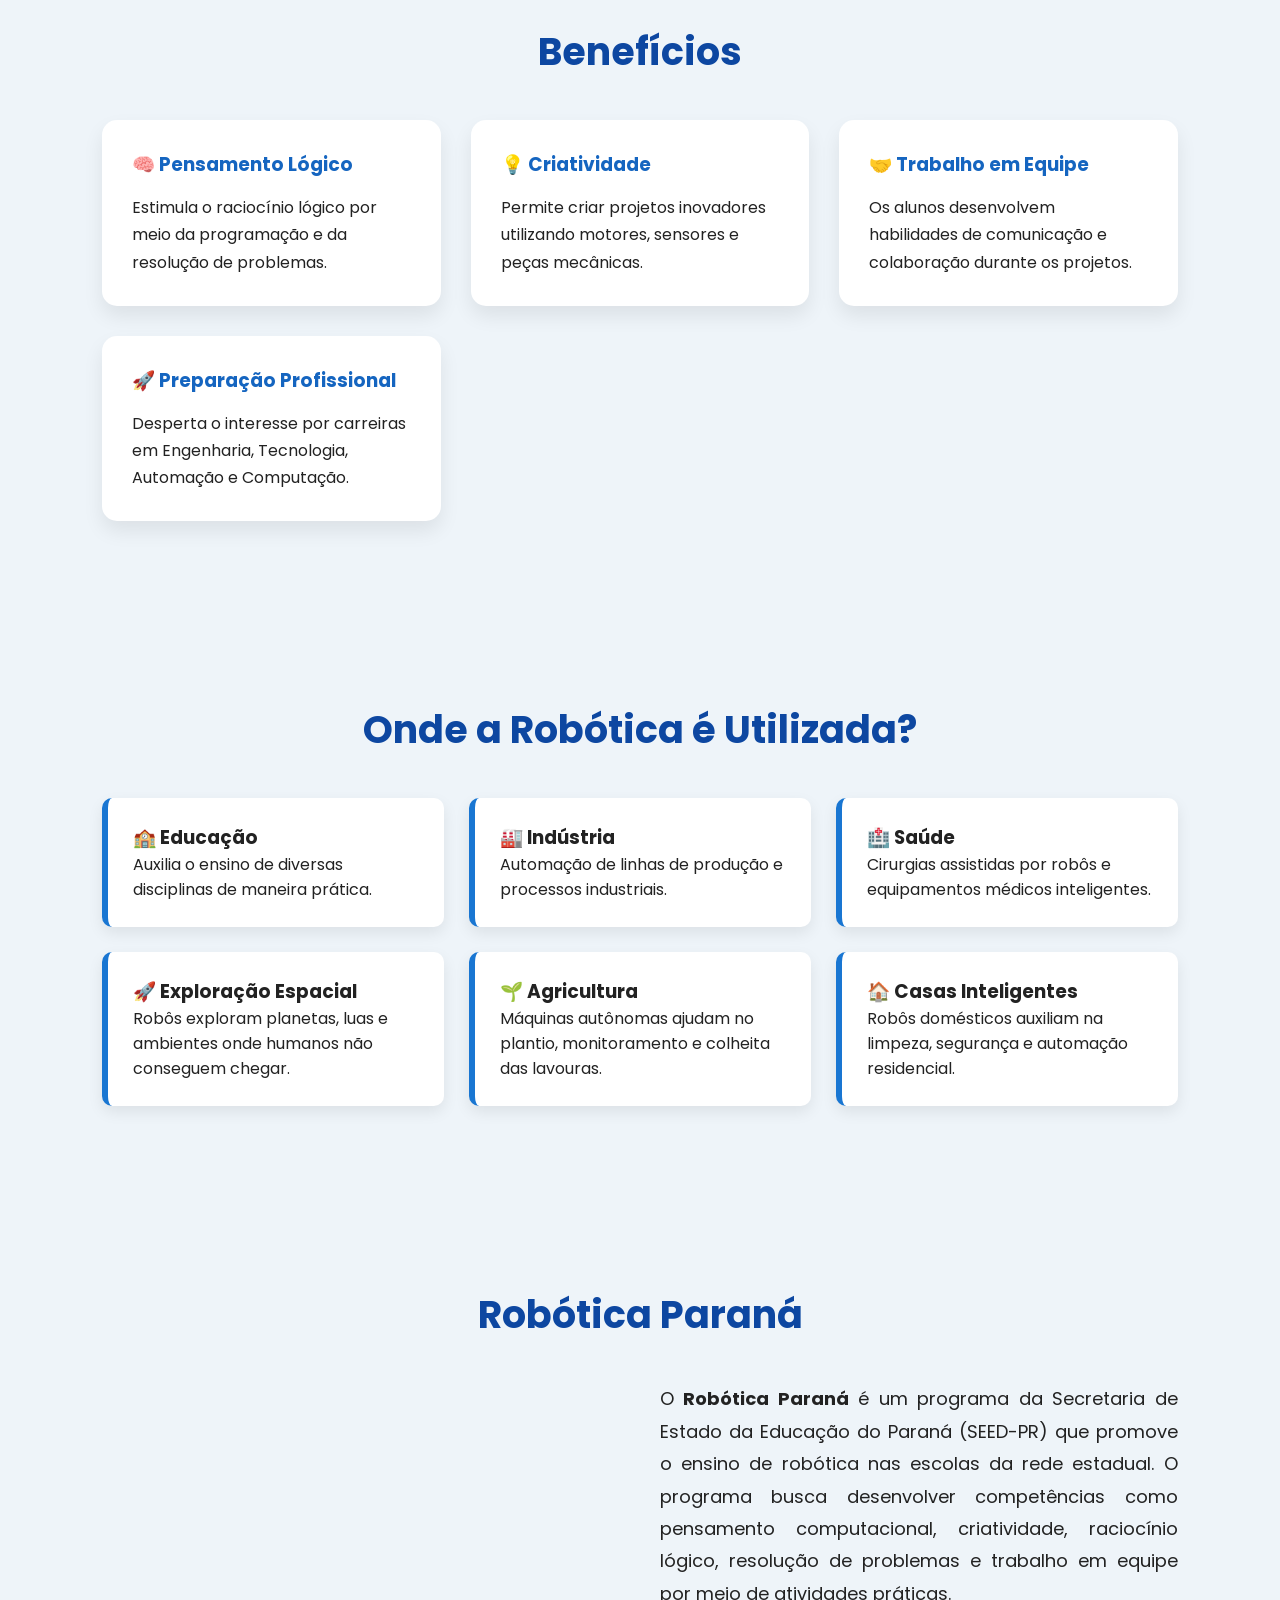
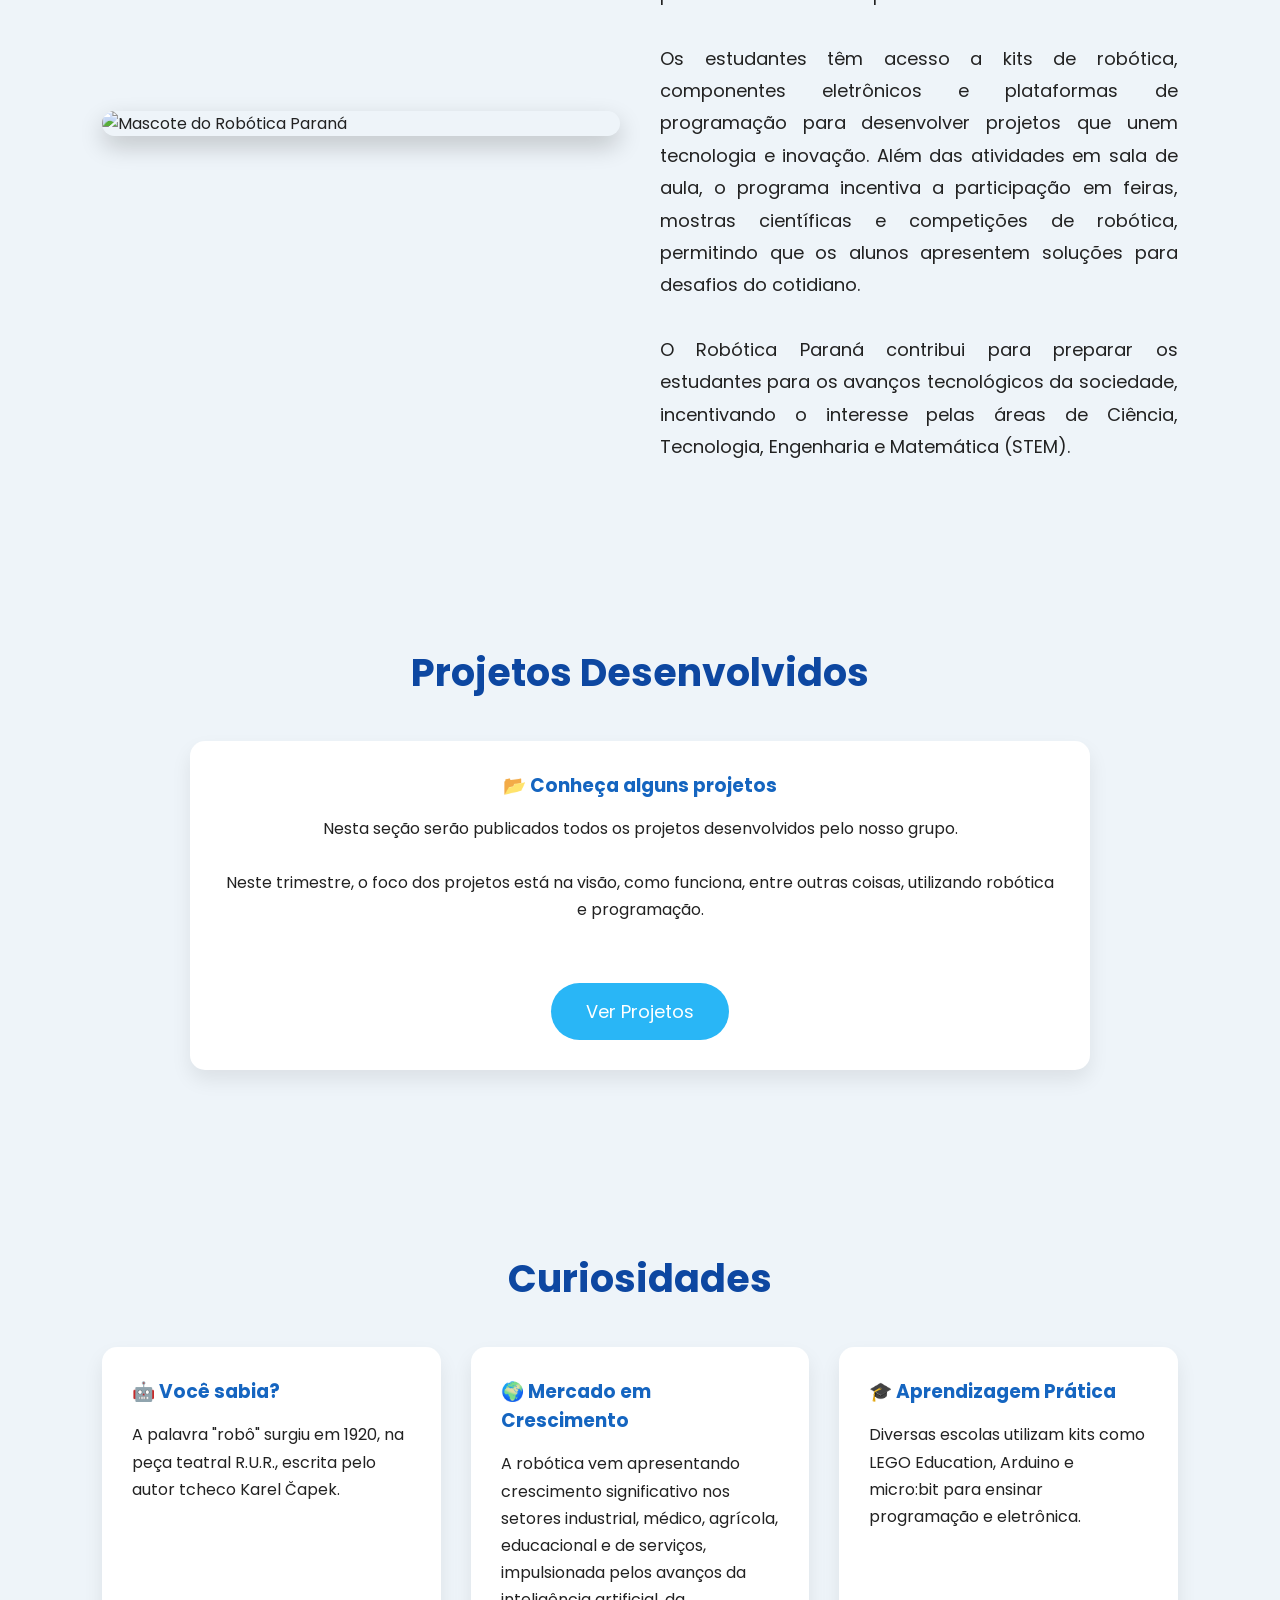
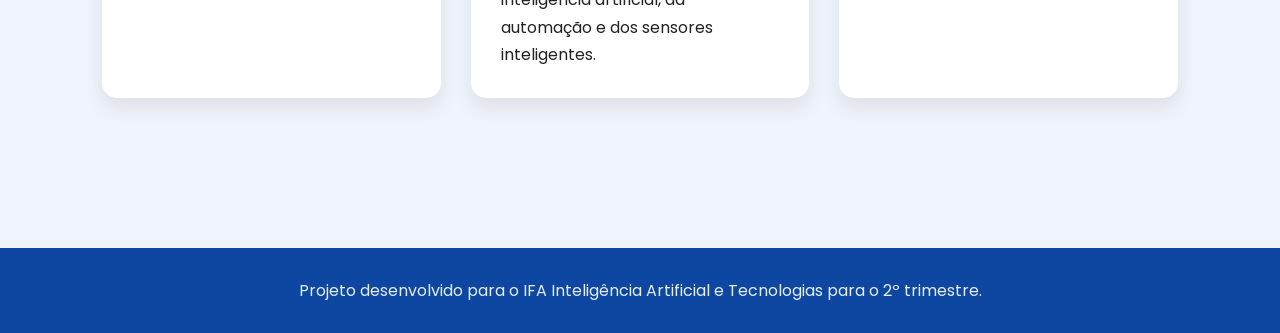
==== commit f96e888c: "1" ====
--- a/index.html
+++ b/index.html
@@ -360,29 +360,32 @@
 
 <section id="robotica-parana">
 
-    <h2 class="titulo">Robótica Paraná</h2>
-
-    <div class="sobre">
-
-        <div>
-
-            <p>
-
-                O <strong>Robótica Paraná</strong> é um programa da Secretaria de Estado da Educação do Paraná (SEED-PR) que promove o ensino de robótica nas escolas da rede estadual. O programa busca desenvolver competências como pensamento computacional, criatividade, raciocínio lógico, resolução de problemas e trabalho em equipe por meio de atividades práticas.
-
-                <br><br>
-
-                Os estudantes têm acesso a kits de robótica, componentes eletrônicos e plataformas de programação para desenvolver projetos que unem tecnologia e inovação. Além das atividades em sala de aula, o programa incentiva a participação em feiras, mostras científicas e competições de robótica, permitindo que os alunos apresentem soluções para desafios do cotidiano.
-
-                <br><br>
-
-                O Robótica Paraná contribui para preparar os estudantes para os avanços tecnológicos da sociedade, incentivando o interesse pelas áreas de Ciência, Tecnologia, Engenharia e Matemática (STEM).
-
-            </p>
-
-        </div>
+<h2 class="titulo">Robótica Paraná</h2>
+
+<div class="sobre">
+
+    <img src="imagens/robo-parana.png" alt="Mascote do Robótica Paraná">
+
+    <div>
+
+        <p>
+
+            O <strong>Robótica Paraná</strong> é um programa da Secretaria de Estado da Educação do Paraná (SEED-PR) que promove o ensino de robótica nas escolas da rede estadual. O programa busca desenvolver competências como pensamento computacional, criatividade, raciocínio lógico, resolução de problemas e trabalho em equipe por meio de atividades práticas.
+
+            <br><br>
+
+            Os estudantes têm acesso a kits de robótica, componentes eletrônicos e plataformas de programação para desenvolver projetos que unem tecnologia e inovação. Além das atividades em sala de aula, o programa incentiva a participação em feiras, mostras científicas e competições de robótica, permitindo que os alunos apresentem soluções para desafios do cotidiano.
+
+            <br><br>
+
+             O Robótica Paraná contribui para preparar os estudantes para os avanços tecnológicos da sociedade, incentivando o interesse pelas áreas de Ciência, Tecnologia, Engenharia e Matemática (STEM).
+
+
+        </p>
 
     </div>
+
+</div>
 
 </section>
 
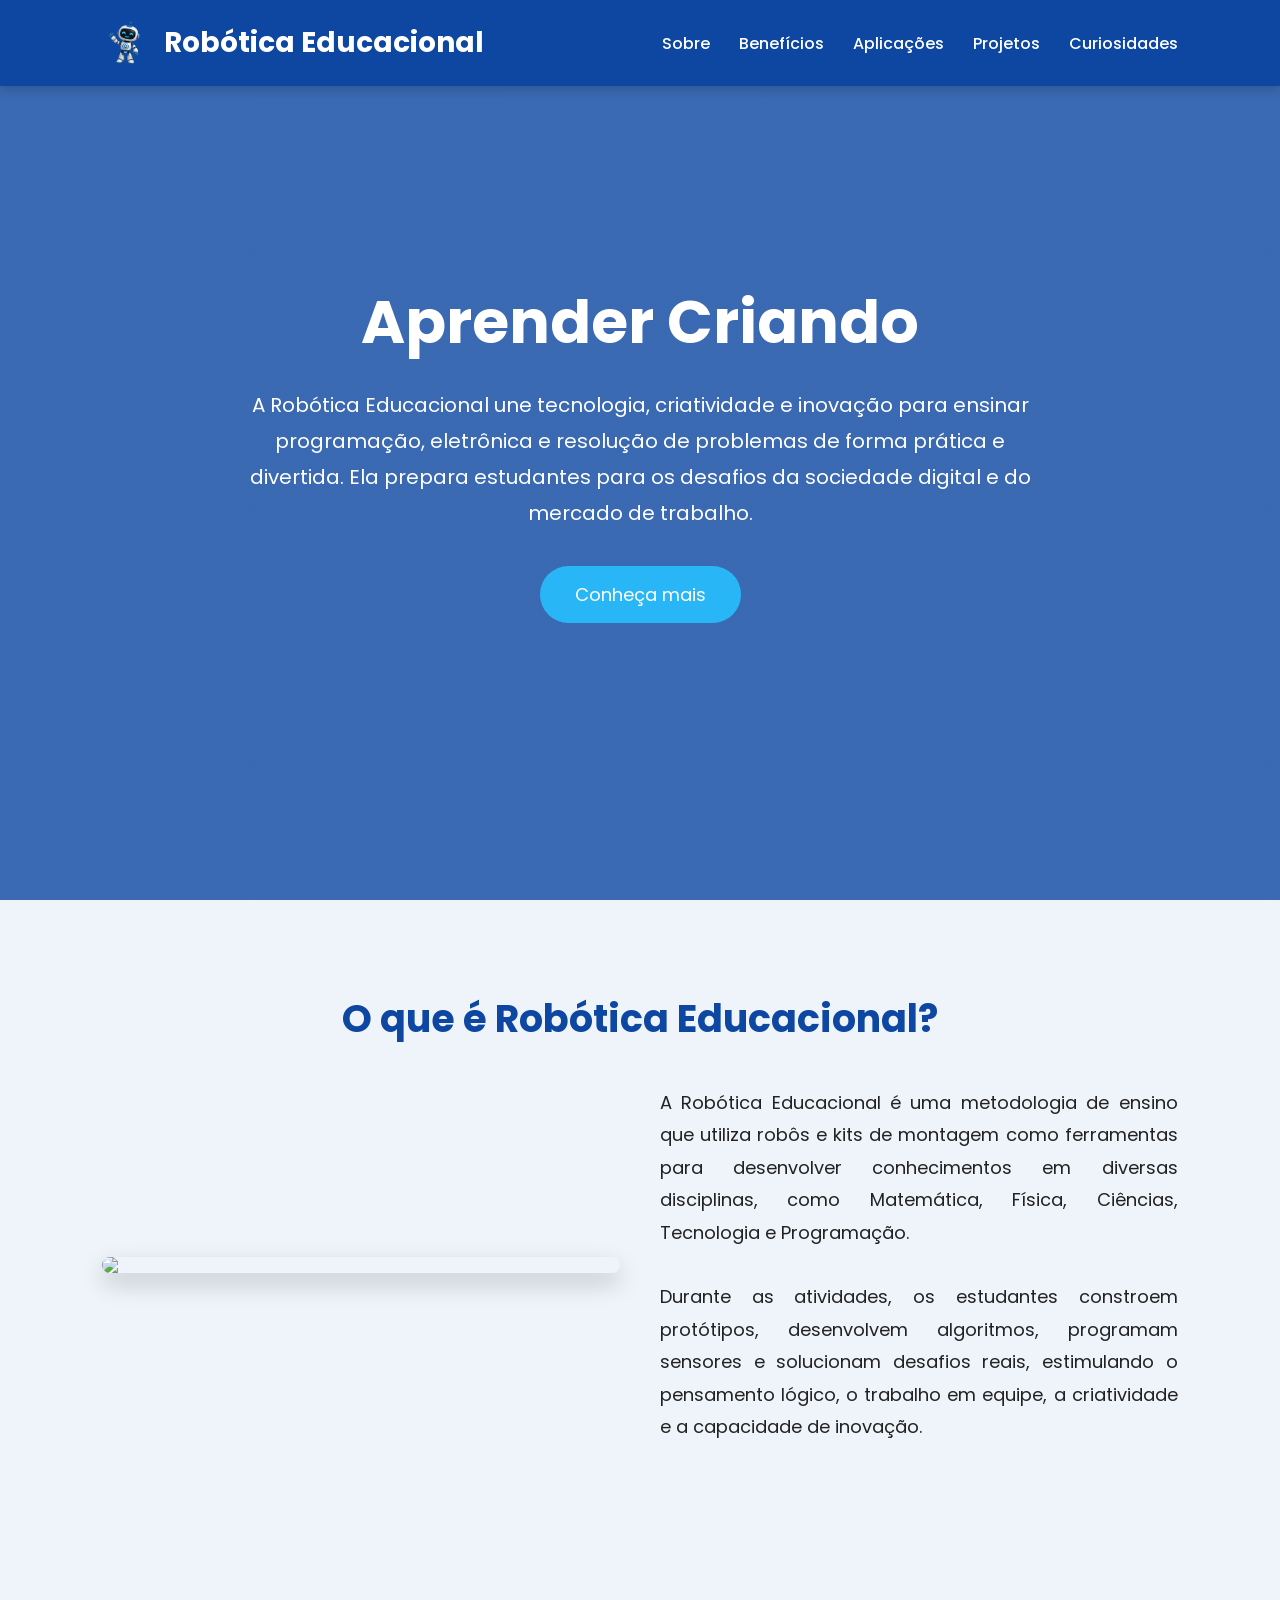
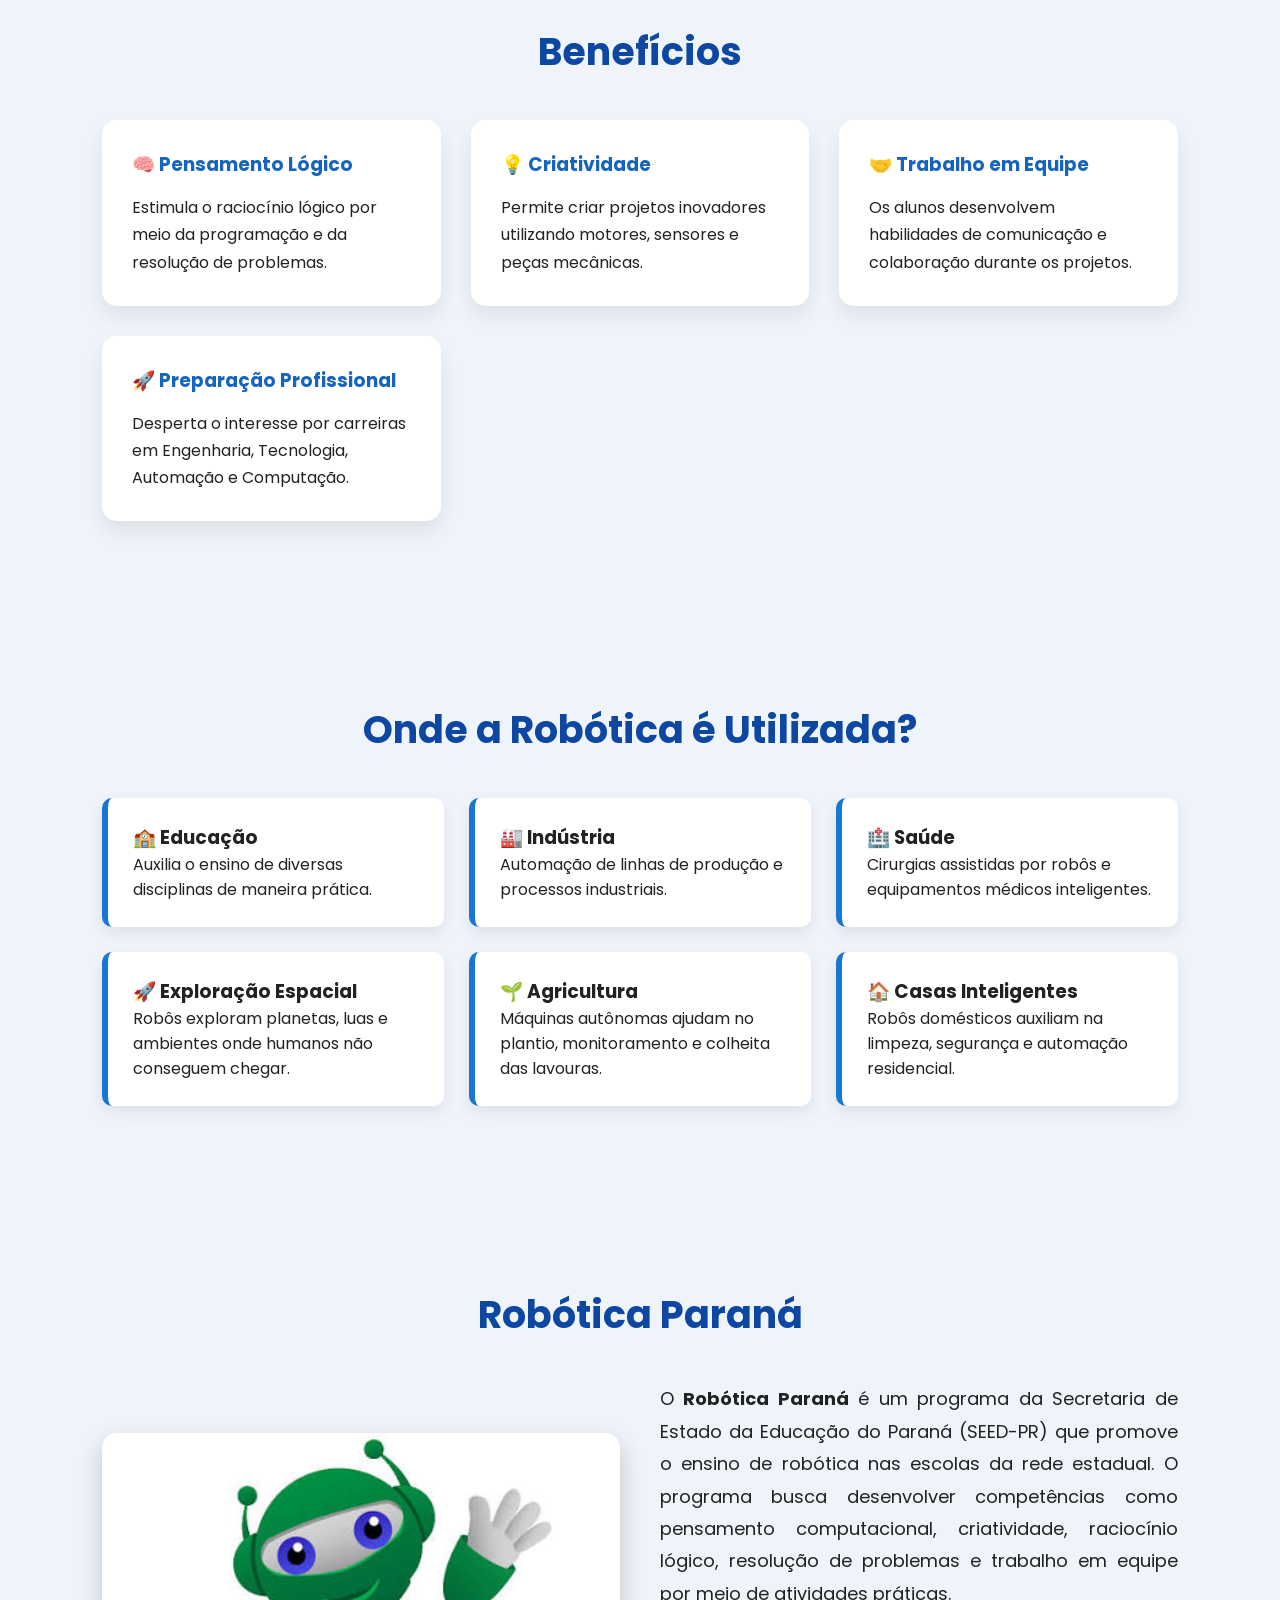
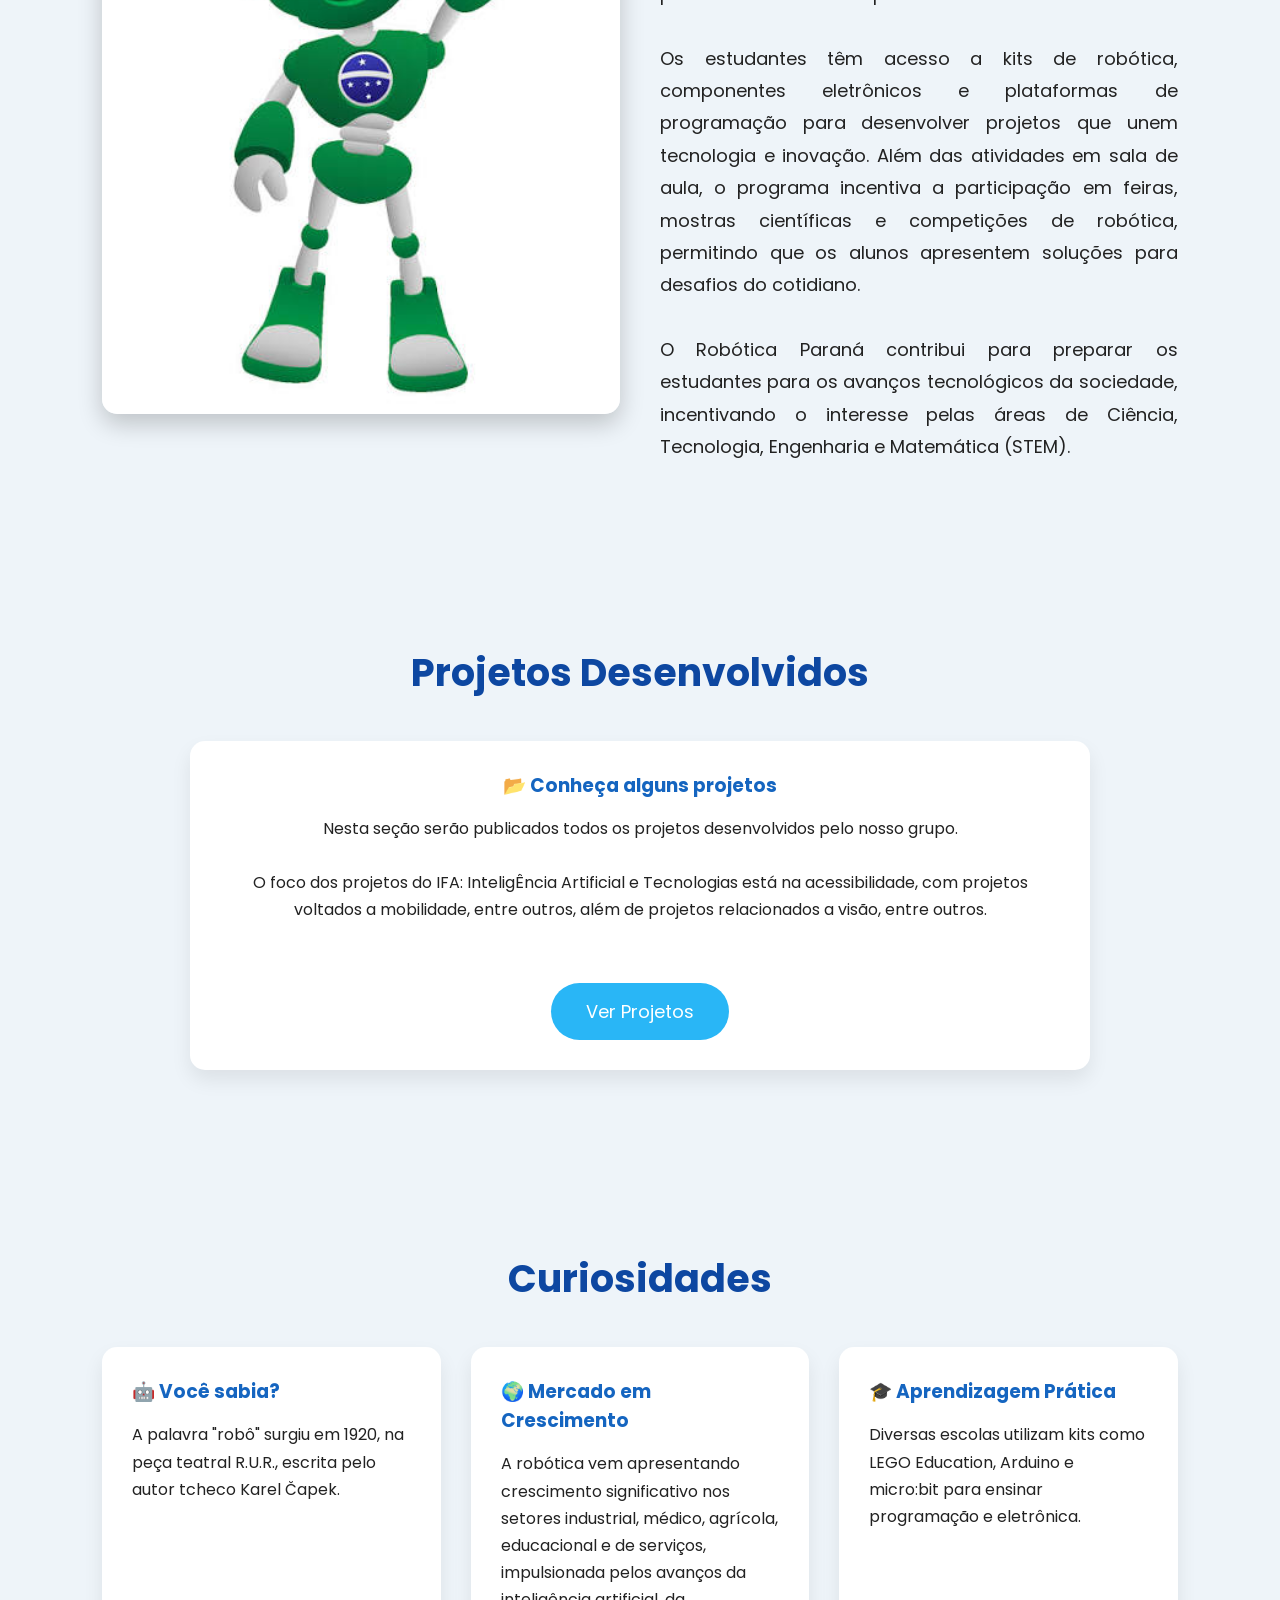
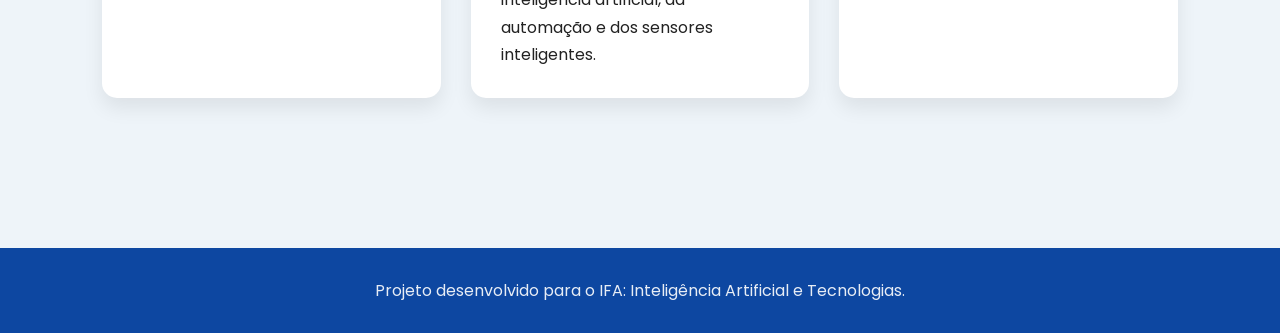
==== commit 6f436185: "1" ====
--- a/index.html
+++ b/index.html
@@ -153,6 +153,20 @@
 transition:.4s;
 }
 
+header h1{
+    color:white;
+    font-size:28px;
+    display:flex;
+    align-items:center;
+    gap:12px;
+}
+
+.logo-robo{
+    width:50px;
+    height:50px;
+    object-fit:contain;
+}
+
 .card:hover{
 transform:translateY(-8px);
 }
@@ -221,12 +235,16 @@
 
 <header>
 
-<h1>🤖 Robótica Educacional</h1>
+<h1>
+    <img src="imagens/robo-logo.png" alt="Mascote da Robótica Educacional" class="logo-robo">
+    Robótica Educacional
+</h1>
 
 <nav>
 <a href="#sobre">Sobre</a>
 <a href="#beneficios">Benefícios</a>
 <a href="#areas">Aplicações</a>
+<a href="#projetos">Projetos</a>
 <a href="#curiosidades">Curiosidades</a>
 </nav>
 
@@ -403,7 +421,7 @@
 Nesta seção serão publicados todos os projetos desenvolvidos pelo nosso grupo.
 <br><br>
 
-Neste trimestre, o foco dos projetos está na visão, como funciona, entre outras coisas, utilizando robótica e programação.
+O foco dos projetos do IFA: InteligÊncia Artificial e Tecnologias está na acessibilidade, com projetos voltados a mobilidade, entre outros, além de projetos relacionados a visão, entre outros.
 
 
 </p>
@@ -454,7 +472,7 @@
 
 <p>
 
-Projeto desenvolvido para o IFA Inteligência Artificial e Tecnologias para o 2º trimestre.
+Projeto desenvolvido para o IFA: Inteligência Artificial e Tecnologias.
 
 </p>
 
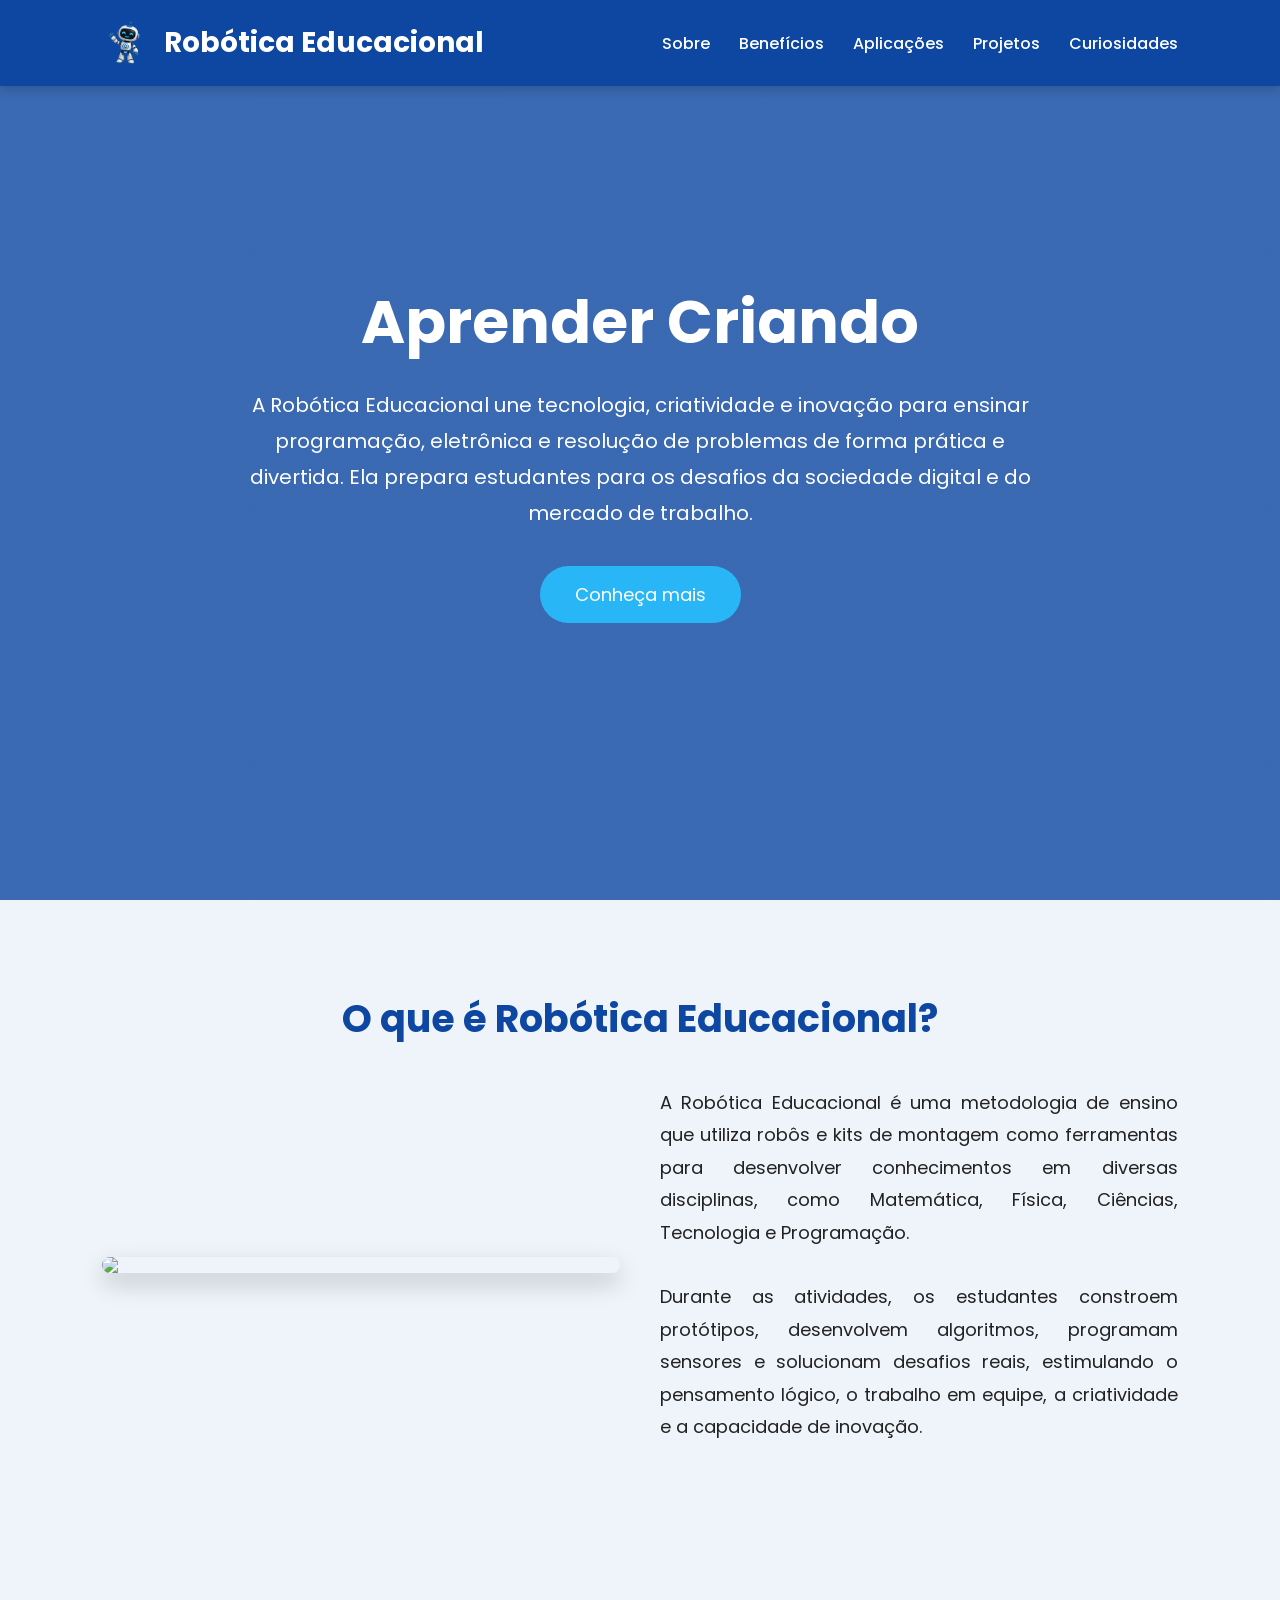
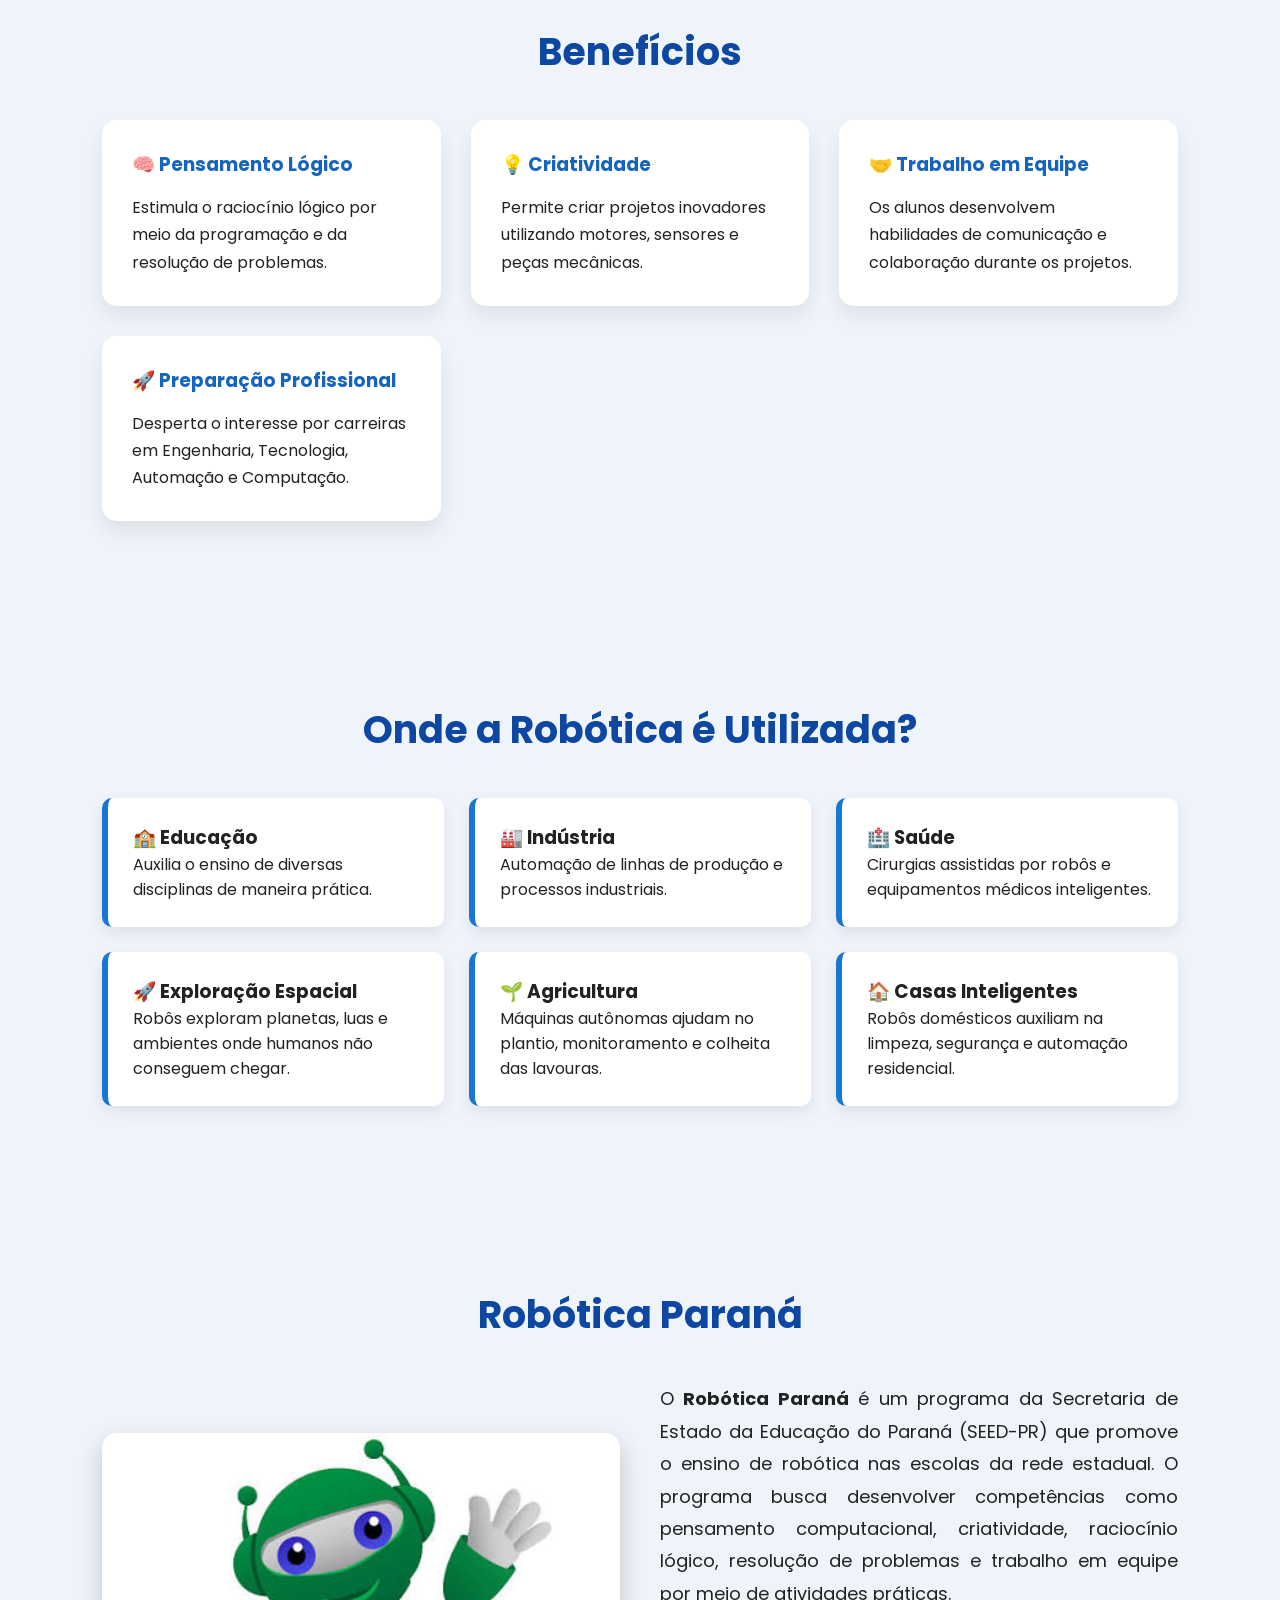
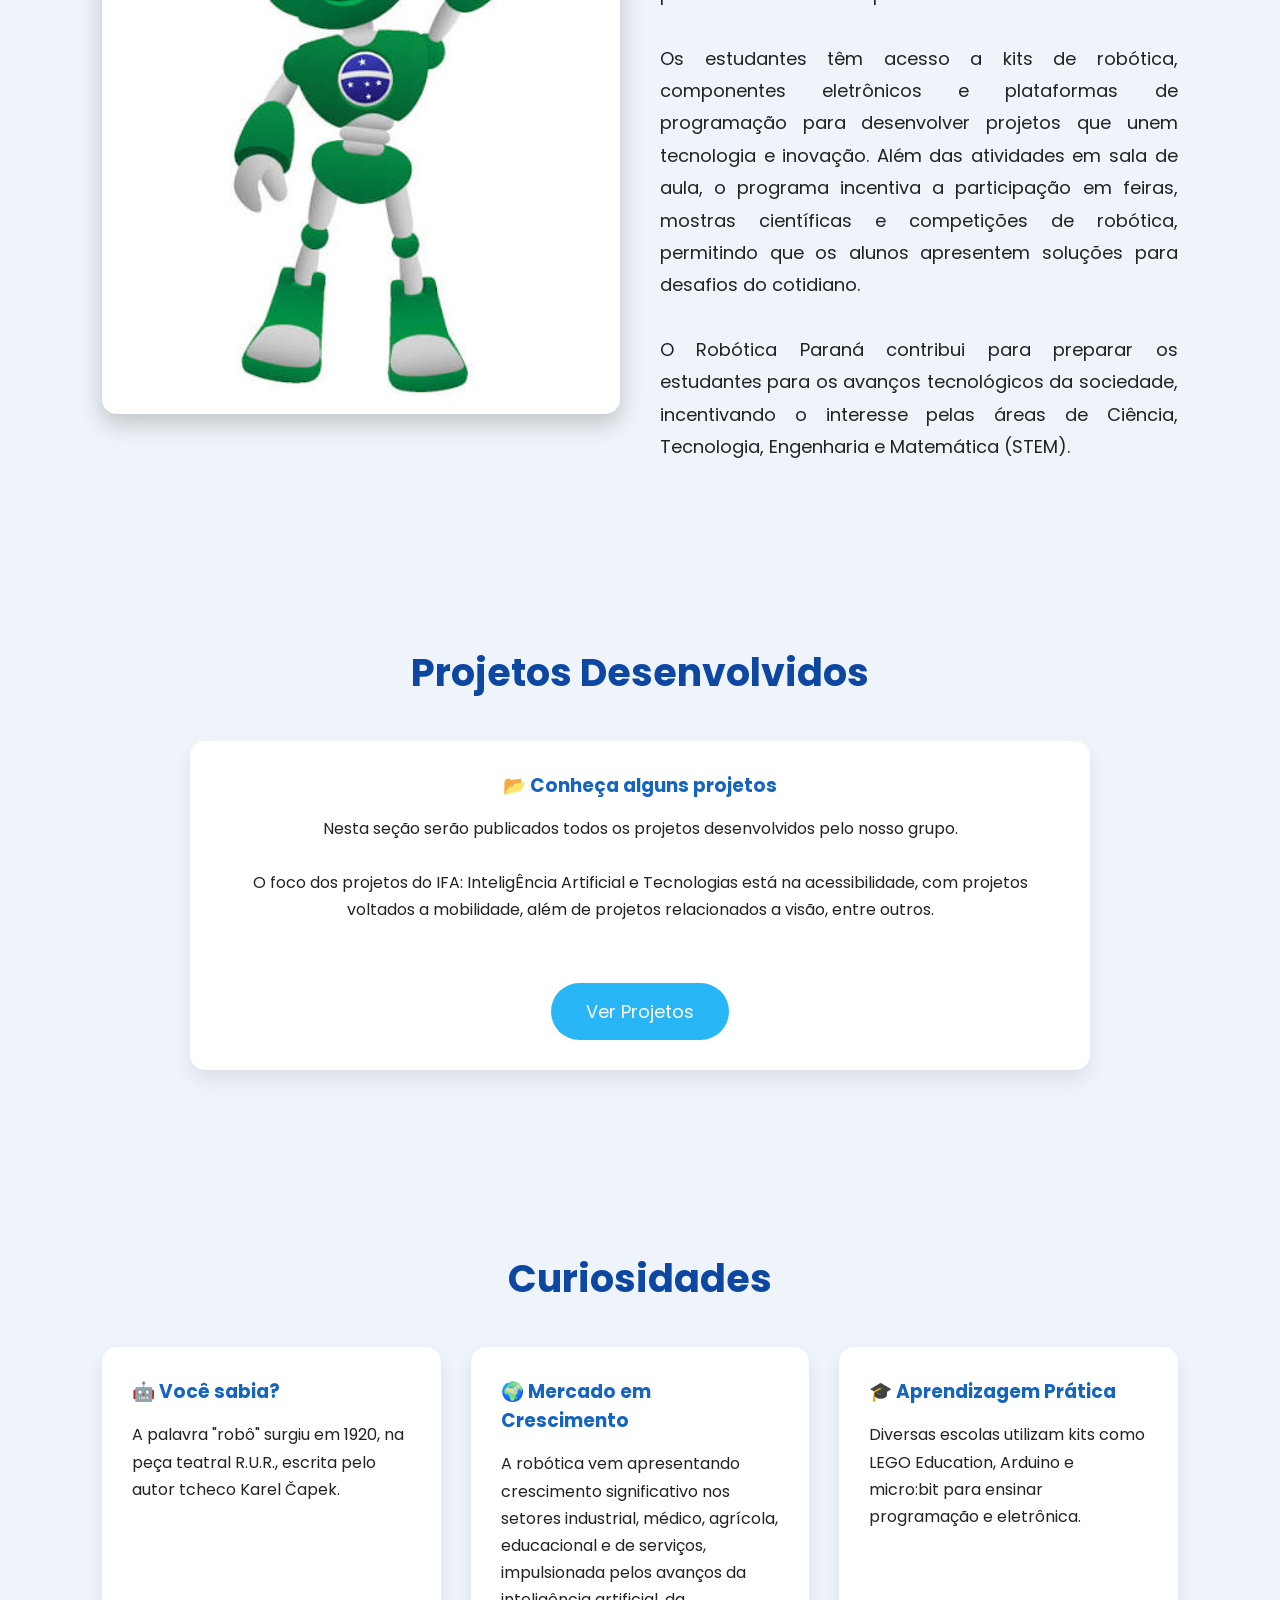
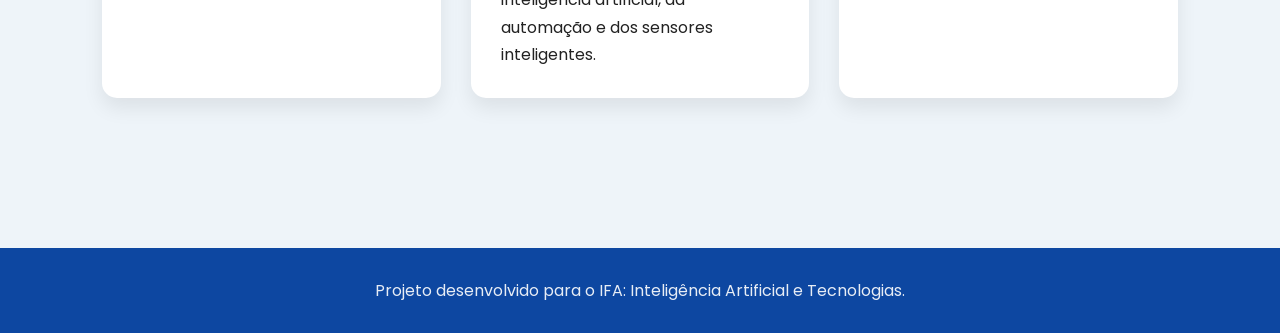
==== commit caf9f4d3: "1" ====
--- a/index.html
+++ b/index.html
@@ -421,7 +421,7 @@
 Nesta seção serão publicados todos os projetos desenvolvidos pelo nosso grupo.
 <br><br>
 
-O foco dos projetos do IFA: InteligÊncia Artificial e Tecnologias está na acessibilidade, com projetos voltados a mobilidade, entre outros, além de projetos relacionados a visão, entre outros.
+O foco dos projetos do IFA: InteligÊncia Artificial e Tecnologias está na acessibilidade, com projetos voltados a mobilidade, além de projetos relacionados a visão, entre outros.
 
 
 </p>
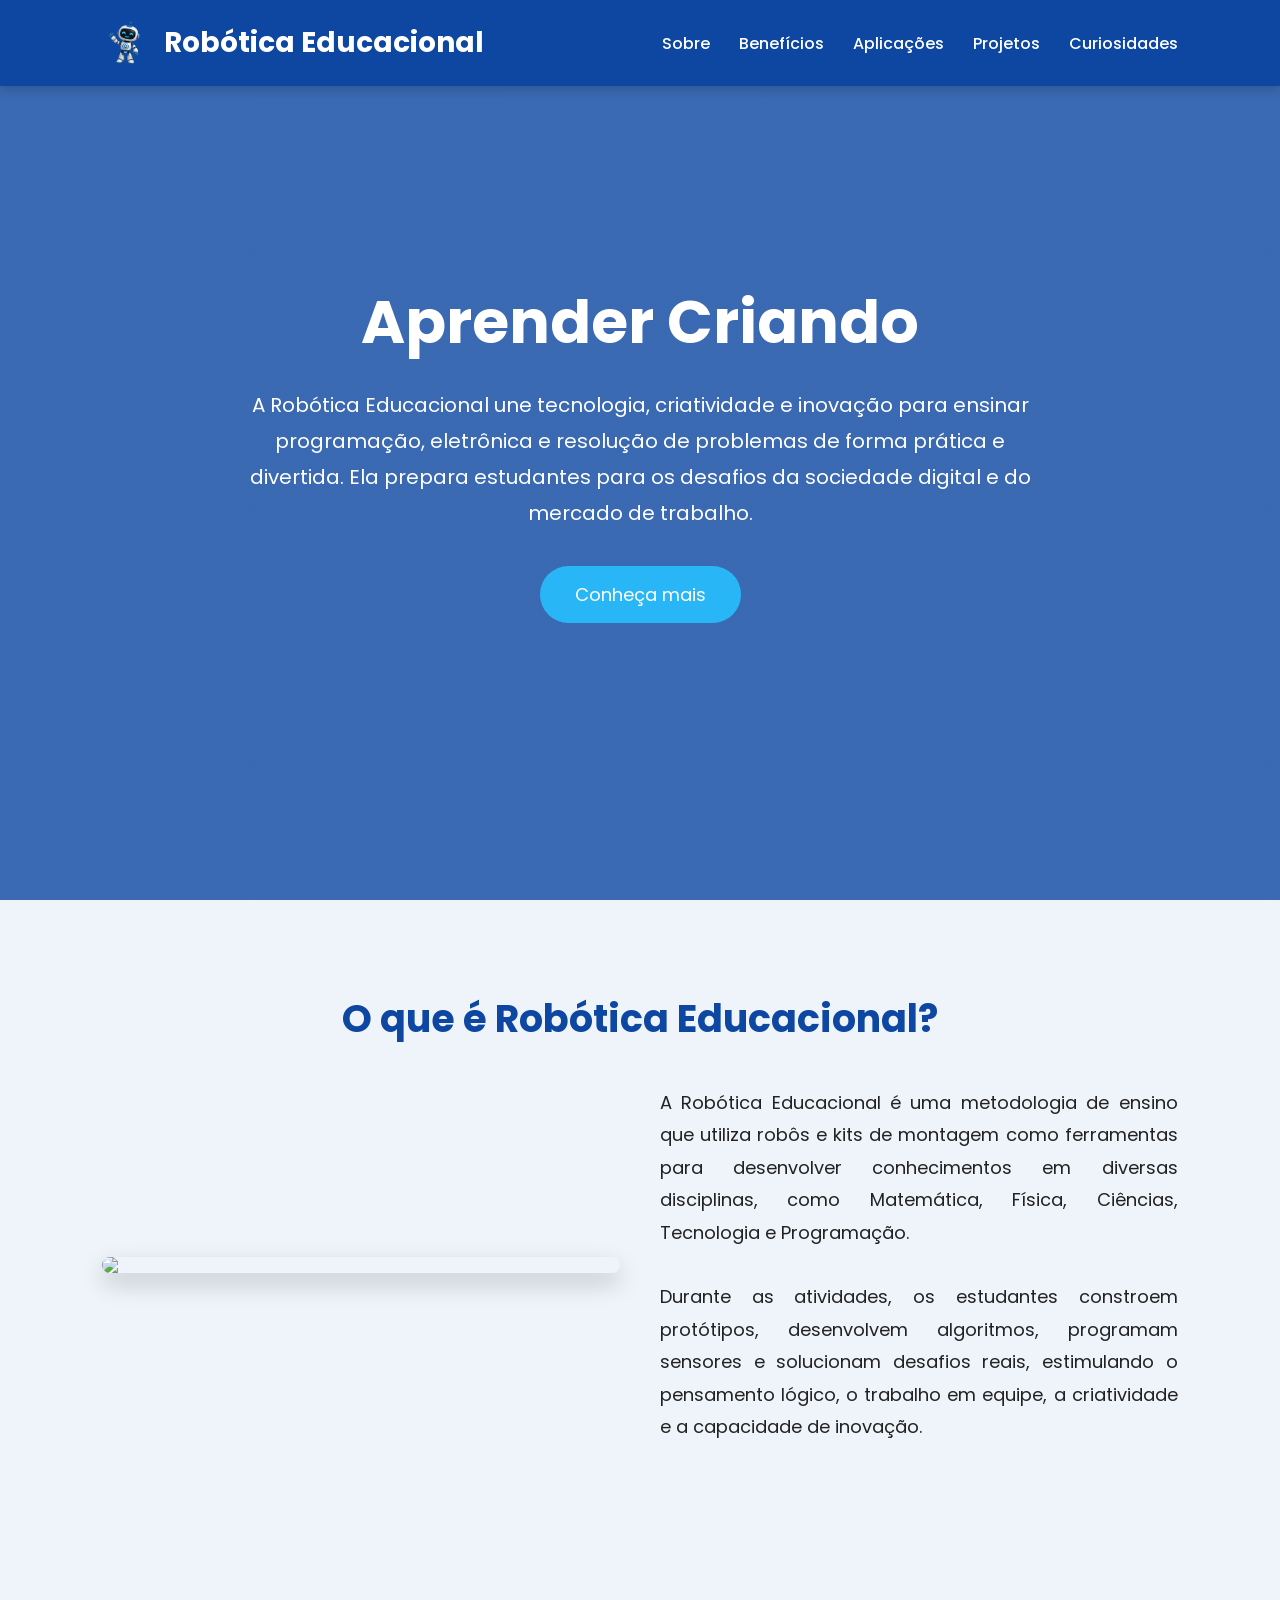
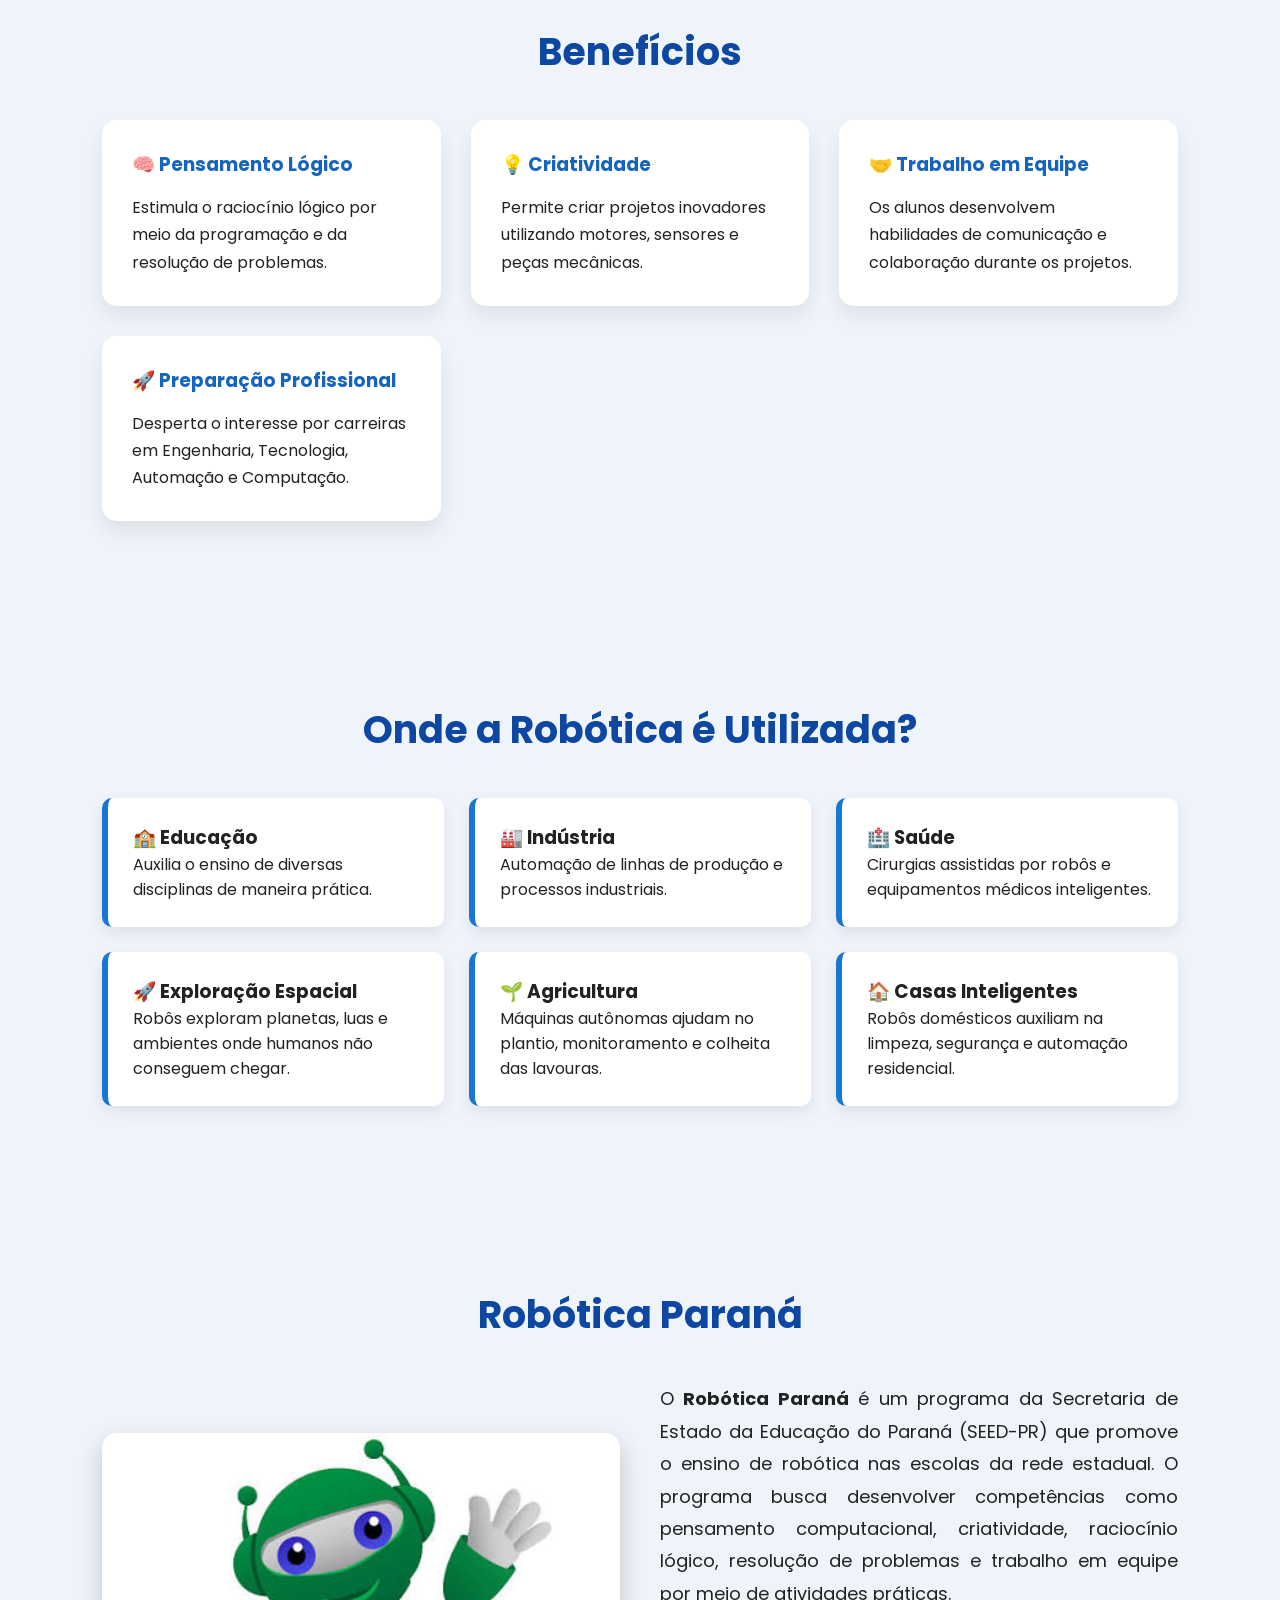
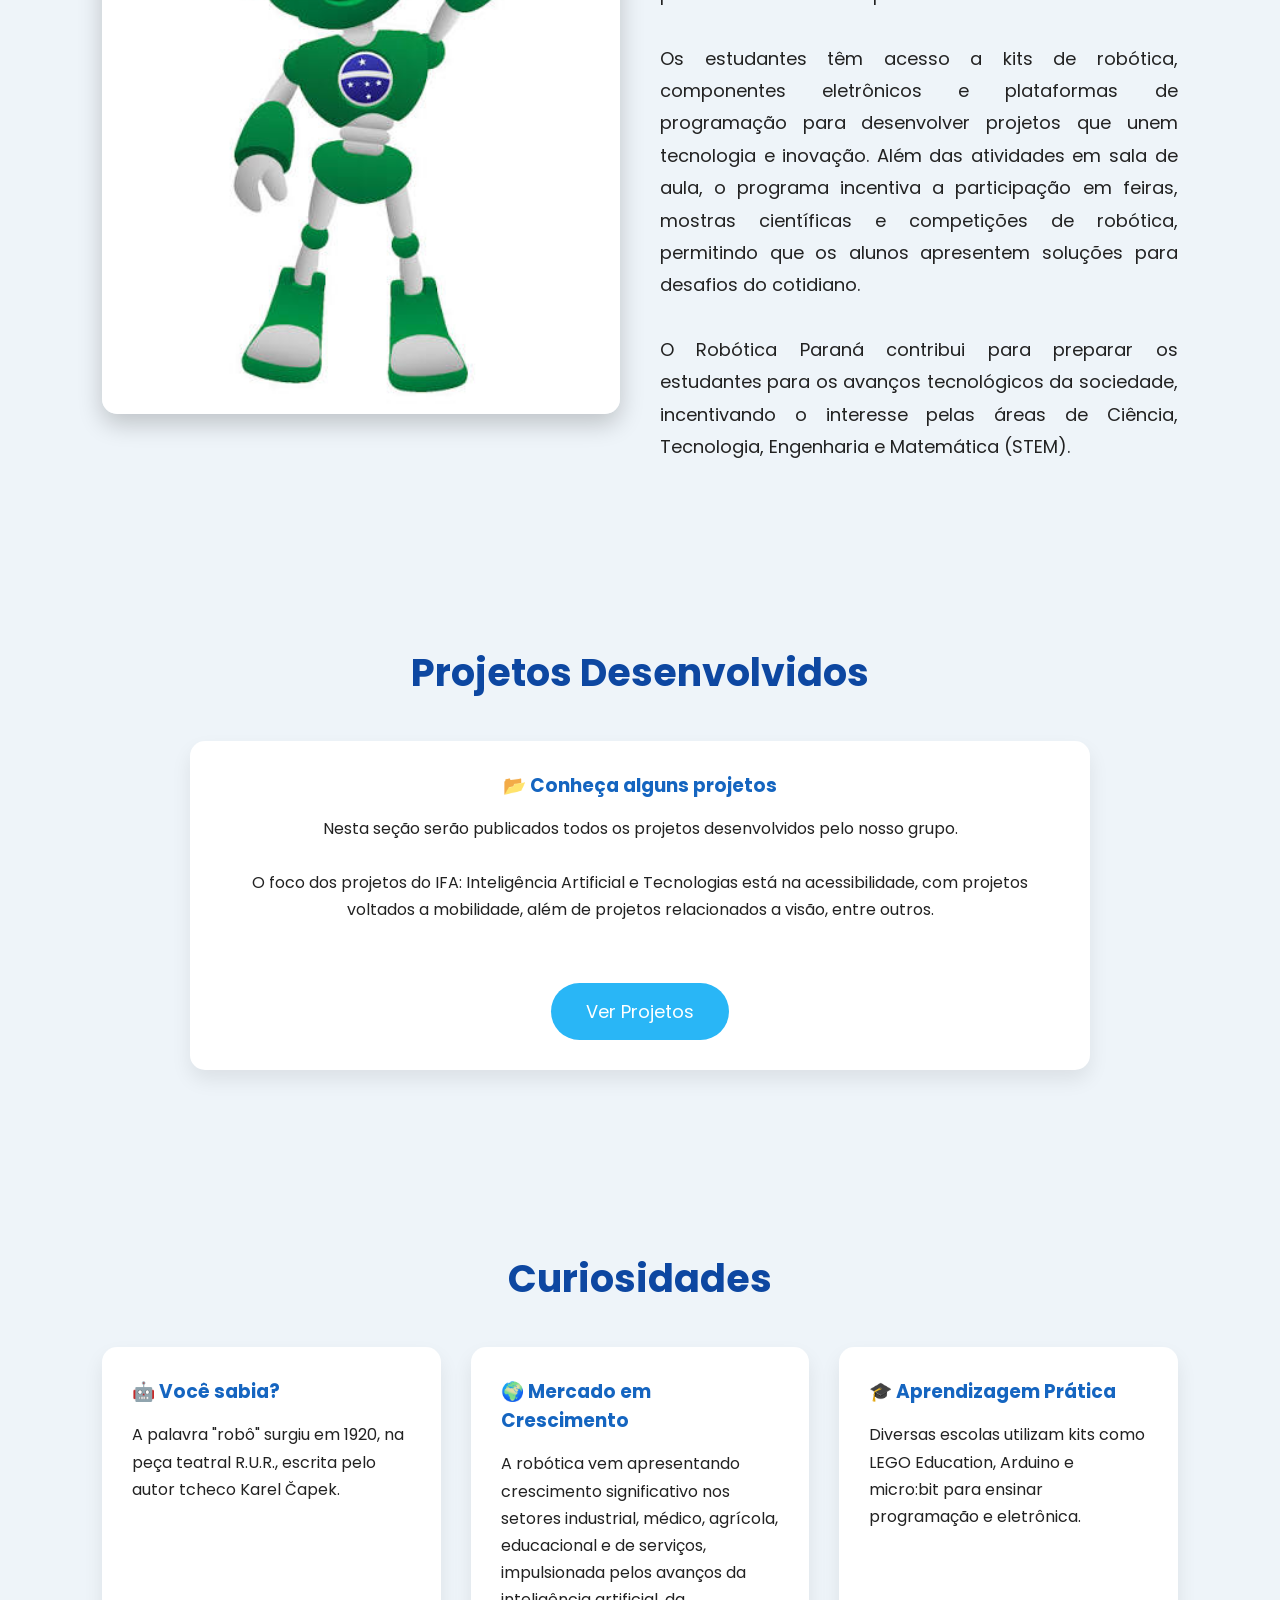
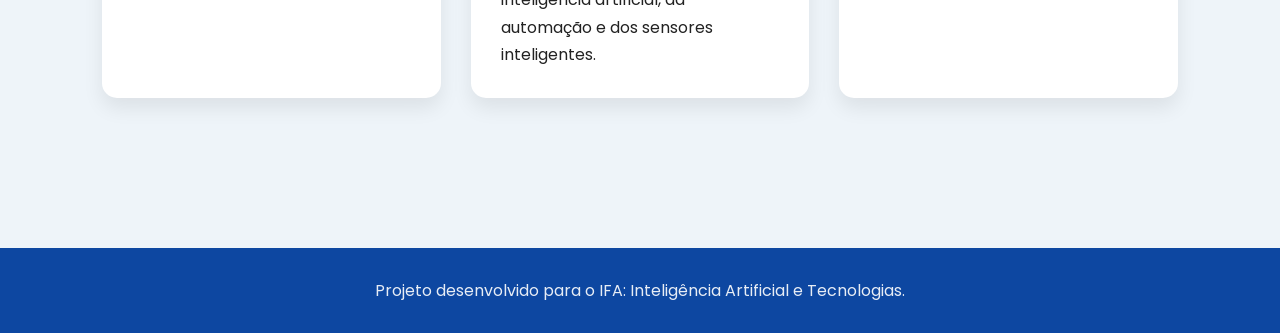
==== commit 32740288: "1" ====
--- a/index.html
+++ b/index.html
@@ -5,6 +5,8 @@
 <meta name="viewport" content="width=device-width, initial-scale=1.0">
 
 <title>Robótica Educacional</title>
+
+<link rel="icon" type="image/png" href="imagens/robo-logo.png">
 
 <link href="https://fonts.googleapis.com/css2?family=Poppins:wght@300;400;600;700&display=swap" rel="stylesheet">
 
@@ -421,7 +423,7 @@
 Nesta seção serão publicados todos os projetos desenvolvidos pelo nosso grupo.
 <br><br>
 
-O foco dos projetos do IFA: InteligÊncia Artificial e Tecnologias está na acessibilidade, com projetos voltados a mobilidade, além de projetos relacionados a visão, entre outros.
+O foco dos projetos do IFA: Inteligência Artificial e Tecnologias está na acessibilidade, com projetos voltados a mobilidade, além de projetos relacionados a visão, entre outros.
 
 
 </p>
